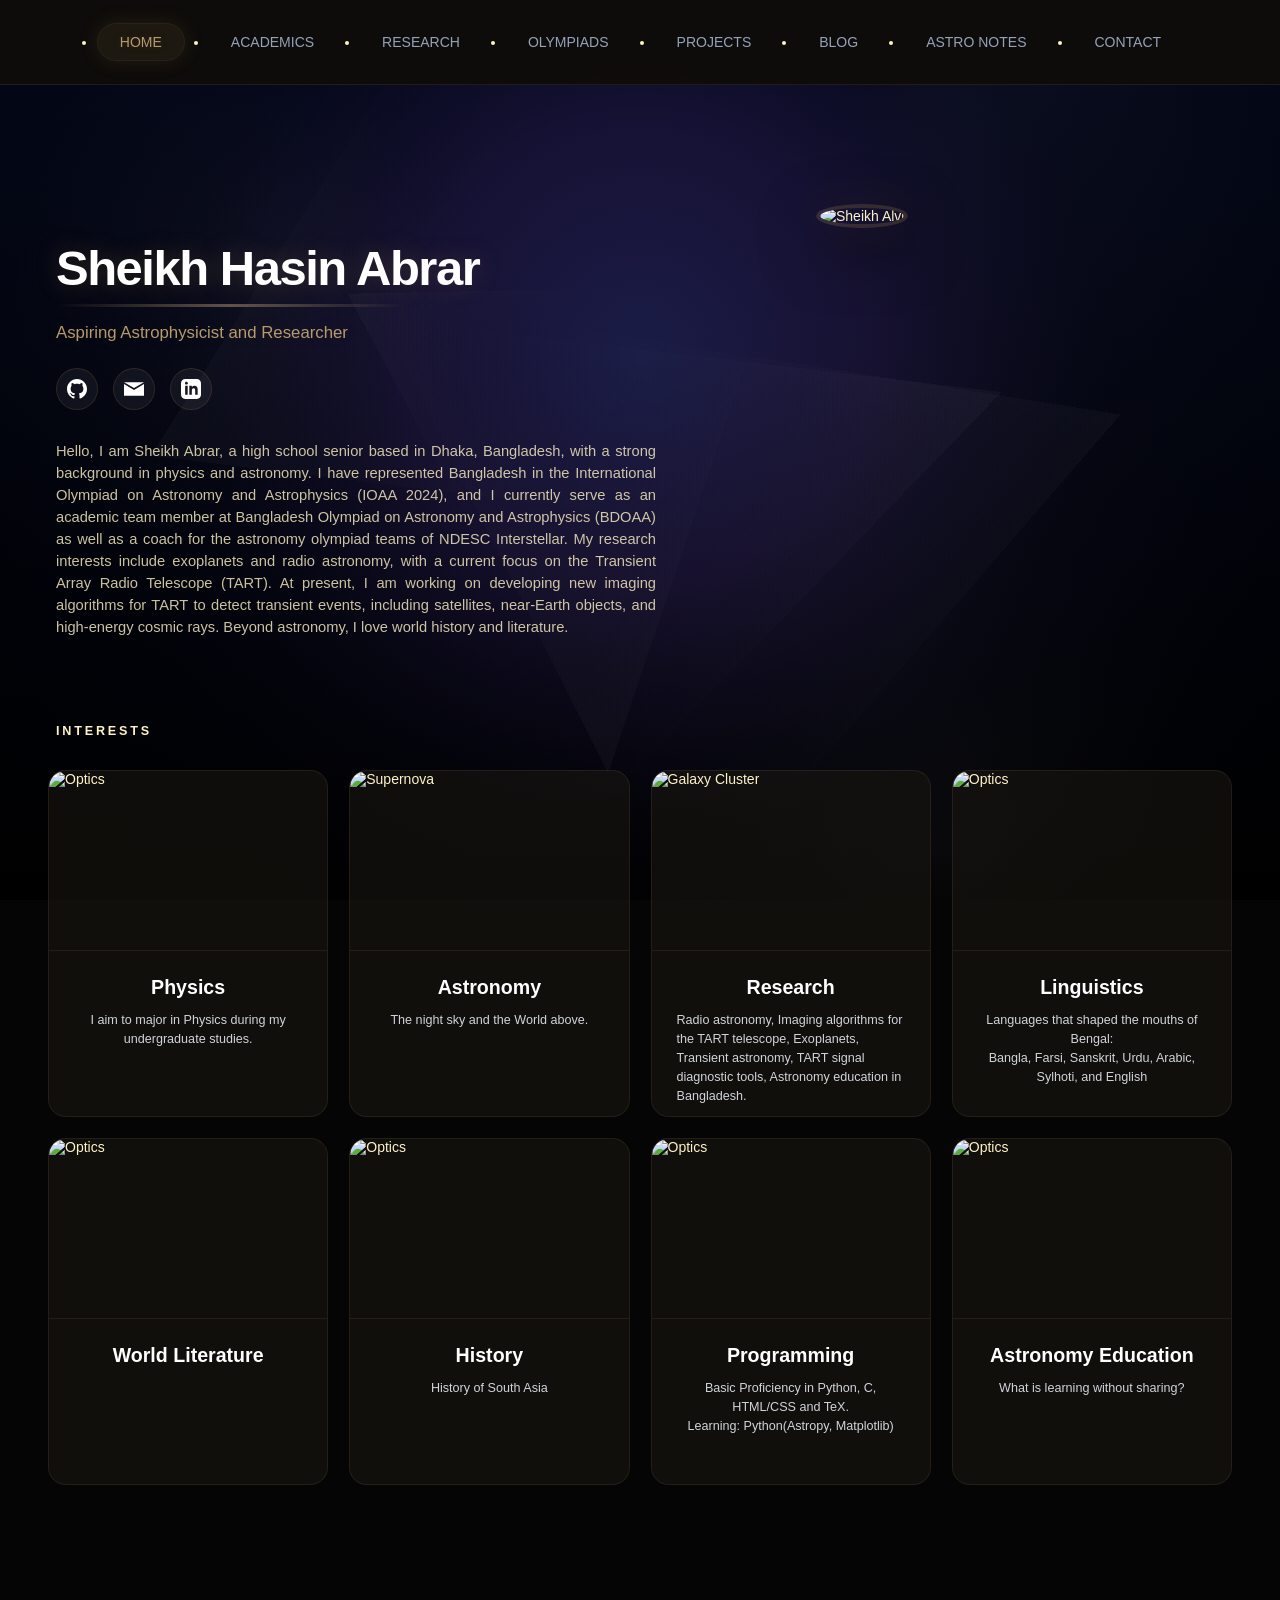
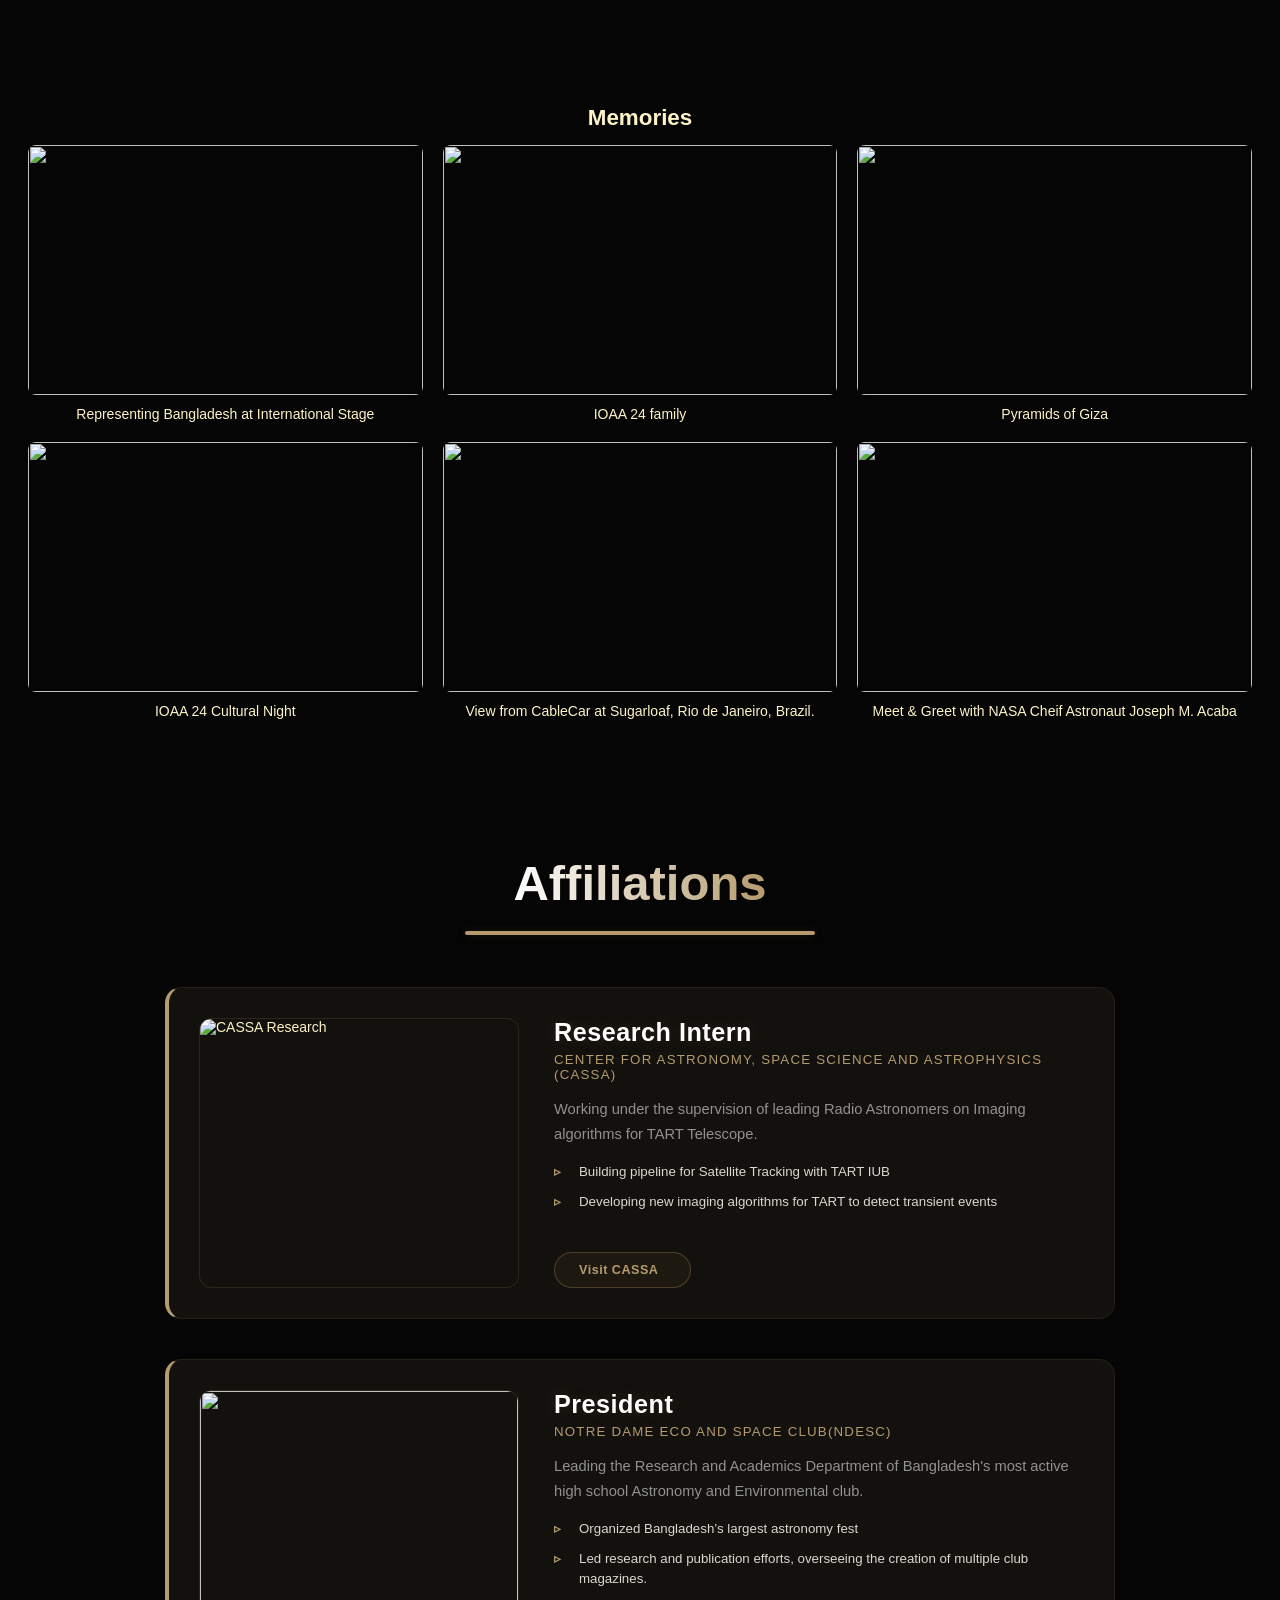
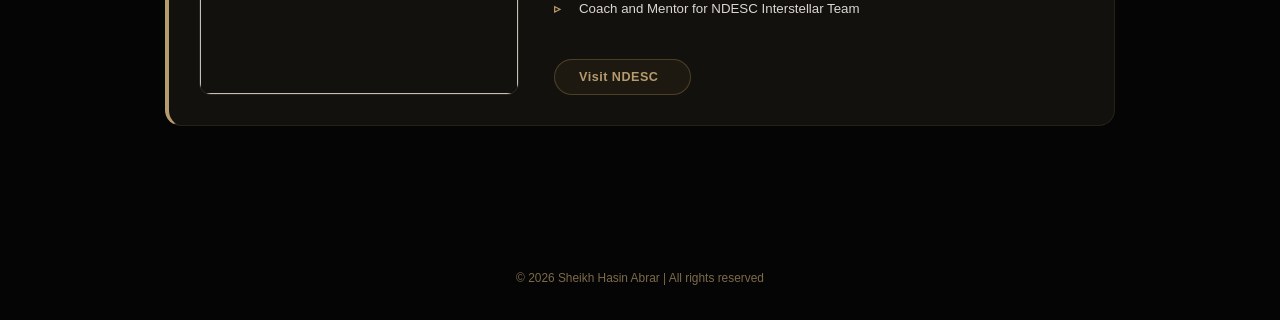
==== index.html @ 9d7f33b1 "Update" ====
<!DOCTYPE html>
<html lang="en">
<head>
<meta charset="UTF-8">
<meta name="viewport" content="width=device-width, initial-scale=1.0">
    <!-- Google Search Console verification (INVISIBLE) -->

    <title>Sheikh Abrar | Astronomy & Astrophysics </title>

<meta name="description" content="Sheikh Hasin Abrar is a High School from Bangladesh passionate about Physics and Astronomy, with experience in international olympiads and active research.">
<meta name="keywords" content="Sheikh Hasin Abrar, AlvI, IOAA, astrophysics, astronomy, research, Bangladesh">
<title>Sheikh Abrar | Astronomy & Astrophysics </title>
<link rel="icon" type="image/png" href="https://i.postimg.cc/XYyYDGKX/telescope-icon-design-template-in-white-background-vector.jpg">
<link rel="preconnect" href="https://fonts.googleapis.com">
<link rel="preconnect" href="https://fonts.gstatic.com" crossorigin>
<link href="https://fonts.googleapis.com/css2?family=Orbitron&family=Rajdhani&family=Playfair+Display&family=Cinzel&family=EB+Garamond&display=swap" rel="stylesheet">
<link rel="stylesheet" href="styles.css?v=2">

<style>
/* Background and Zoom Stability Fixes */
html, body { background: #050505 !important; margin: 0; padding: 0; min-height: 100%; width: 100%; }
body, main, section { background: transparent !important; }
.name-title { font-size: 3.5rem; margin-top: 10rem; }
.subtitle { font-size: 1.2rem; }
.bio-text { font-size: 1.05rem; }
.stat-tag { font-size: 0.85rem; }

/* Fixed Hero Grid to prevent image from dropping below */
.hero-grid { 
    display: grid; 
    grid-template-columns: 1.2fr 0.8fr; 
    gap: 2rem; 
    align-items: center; 
    width: 100%;
}

@media (max-width: 1024px) {
    .hero-grid { grid-template-columns: 1fr; text-align: center; }
    .hero-image-content { order: -1; }
}
</style>
</head>

<body>
<canvas id="cosmos-engine"></canvas>
<div class="aurora-wrap"><div class="aurora-wave"></div></div>
<header class="top-panel">
<nav>
<ul class="nav-list">
<li><a href="index.html" class="nav-link active">HOME</a></li>
<li><a href="academics.html" class="nav-link">ACADEMICS</a></li>
<li><a href="research.html" class="nav-link">RESEARCH</a></li>
<li><a href="olympiads.html" class="nav-link">OLYMPIADS</a></li>
<li><a href="projects.html" class="nav-link">PROJECTS</a></li>
<li><a href="blog.html" class="nav-link">BLOG</a></li>
<li><a href="astronotes.html" class="nav-link">ASTRO NOTES</a></li>
<li><a href="contact.html" class="nav-link">CONTACT</a></li>
</ul>
</nav>
</header>

<main>
<section id="hero" style="margin-bottom:0 !important; padding: 100px 2rem 2rem !important; min-height:auto !important;">
<div class="hero-grid">
<div class="hero-text-content">
<h1 class="name-title">Sheikh Hasin Abrar</h1>
<div class="title-divider"></div>
<p class="subtitle">Aspiring Astrophysicist and Researcher</p>

<div class="social-links">
  <!-- GitHub -->
  <a href="https://github.com/sheikhabrar140" class="social-btn" target="_blank">
    <svg viewBox="0 0 24 24">
      <path d="M12 0c-6.626 0-12 5.373-12 12 0 5.302 3.438 9.8 8.207 11.387.599.111.793-.261.793-.577v-2.234c-3.338.726-4.033-1.416-4.033-1.416-.546-1.387-1.333-1.756-1.333-1.756-1.089-.745.083-.729.083-.729 1.205.084 1.839 1.237 1.839 1.237 1.07 1.834 2.807 1.304 3.492.997.107-.775.418-1.305.762-1.604-2.665-.305-5.467-1.334-5.467-5.931 0-1.311.469-2.381 1.236-3.221-.124-.303-.535-1.524.117-3.176 0 0 1.008-.322 3.301 1.23.957-.266 1.983-.399 3.003-.404 1.02.005 2.047.138 3.006.404 2.291-1.552 3.297-1.23 3.297-1.23.653 1.653.242 2.874.118 3.176.77.84 1.235 1.911 1.235 3.221 0 4.609-2.807 5.624-5.479 5.921.43.372.823 1.102.823 2.222v3.293c0 .319.192.694.801.576 4.765-1.589 8.199-6.086 8.199-11.386 0-6.627-5.373-12-12-12z"/>
    </svg>
  </a> 

 <!-- Email -->
  <a href="mailto:abraralvidrmc@gmail.com" class="social-btn" title="Email">
    <svg viewBox="0 0 24 24">
      <path d="M12 13.065l-11.999-7.065v14h24v-14l-12 7.065zm0-2.13l12-7.065h-24l12 7.065z"/>
    </svg>
  </a>

 <a href="https://linkedin.com/in/sheikh-hasin-abrar" class="social-btn" target="_blank">
<svg viewBox="0 0 24 24"><path d="M19 0h-14c-2.761 0-5 2.239-5 5v14c0 2.761 2.239 5 5 5h14c2.762 0 5-2.239 5-5v-14c0-2.761-2.238-5-5-5zm-11 19h-3v-11h3v11zm-1.5-12.268c-.966 0-1.75-.79-1.75-1.764s.784-1.764 1.75-1.764 1.75.79 1.75 1.764-.783 1.764-1.75 1.764zm13.5 12.268h-3v-5.604c0-3.368-4-3.113-4 0v5.604h-3v-11h3v1.765c1.396-2.586 7-2.777 7 2.476v6.763z"/>
</svg>
</a>
</div>

<p class="bio-text">Hello, I am Sheikh Abrar, a high school senior based in Dhaka, Bangladesh, with a strong background in physics and astronomy. I have represented Bangladesh in the International Olympiad on Astronomy and Astrophysics (IOAA 2024), and I currently serve as an academic team member at Bangladesh Olympiad on Astronomy and Astrophysics (BDOAA) as well as a coach for the astronomy olympiad teams of NDESC Interstellar. My research interests include exoplanets and radio astronomy, with a current focus on the Transient Array Radio Telescope (TART). At present, I am working on developing new imaging algorithms for TART to detect transient events, including satellites, near-Earth objects, and high-energy cosmic rays. Beyond astronomy, I love world history and literature. </p>
</div>
<div class="hero-image-content"><div class="profile-wrapper"><img src="https://i.postimg.cc/P57zHsGy/IMG-20260403-223414-EDIT.jpg" alt="Sheikh Alvi" class="profile-pic" style="border-radius:50%; width: 300px; height: 300px; object-fit: cover;"></div></div>
</div>
</section>

<section id="research-interests" class="active" style="padding-top: 2rem;"> <h4 class="interests-label" style="font-size:0.9rem; letter-spacing:0.2rem; margin-bottom:0rem; margin-left:2rem;"> INTERESTS </h4>

<br>
<br>
  <div class="research-initiative-grid" style="
      display: grid;
      grid-template-columns: repeat(auto-fit, minmax(250px, 1fr));
      gap: 1.5rem;
      margin: 0;  /* remove bottom margin so it aligns with heading */
      max-width: 2000px; /* optional: limit grid width */
  ">
    <div class="research-box">
      <div class="box-image-wrap"><img src="https://i.postimg.cc/Vk0S7p6f/360-F-197889491-qq4dvo2B2Vqt8u-VYRqe4v-S87Jnosf-Zc-M.jpg" alt="Optics"></div>
      <div class="box-content">
        <h3>Physics</h3>
        <p>I aim to major in Physics during my undergraduate studies.</p>
      </div>
    </div>
    <div class="research-box">
      <div class="box-image-wrap"><img src="https://i.postimg.cc/wvg7jBkt/109062658-hi048321534.jpg" alt="Supernova"></div>
      <div class="box-content">
        <h3>Astronomy</h3>
        <p>The night sky and the World above.</p>
      </div>
    </div>
    <div class="research-box">
      <div class="box-image-wrap"><img src="https://i.postimg.cc/HWSVTd8j/astro-Lab02.jpg" alt="Galaxy Cluster"></div>
      <div class="box-content">
        <h3>Research</h3>
        <p style="text-align: left;">
  Radio astronomy, Imaging algorithms for the TART telescope, Exoplanets, Transient astronomy, TART signal diagnostic tools, Astronomy education in Bangladesh.
        </p>
      </div>
    </div>
   <div class="research-box">
      <div class="box-image-wrap"><img src="https://i.postimg.cc/hPBzCpmZ/Adobe-Stock-135512719.jpg" alt="Optics"></div>
      <div class="box-content">
        <h3>Linguistics</h3>
        <p> Languages that shaped the mouths of Bengal:
<br>
Bangla, Farsi, Sanskrit, Urdu, Arabic, Sylhoti, and English
</p>
      </div>
    </div>
     <div class="research-box">
      <div class="box-image-wrap"><img src="https://i.postimg.cc/wTqxyPJr/medieval-arabic-scholars.webp" alt="Optics"></div>
      <div class="box-content">
        <h3>World Literature</h3>
        <p></p>
      </div>
    </div>
     <div class="research-box">
      <div class="box-image-wrap"><img src="https://i.postimg.cc/rzXSgTkf/The-Nautch-large.jpg" alt="Optics"></div>
      <div class="box-content">
        <h3>History</h3>
        <p>History of South Asia</p>
      </div>
    </div>

    <div class="research-box">
      <div class="box-image-wrap"><img src="https://i.postimg.cc/yNg0qW8F/4-Figure2-1.png" alt="Optics"></div>
      <div class="box-content">
        <h3>Programming</h3>
        <p>Basic Proficiency in Python, C, HTML/CSS and TeX.<br>
Learning: Python(Astropy, Matplotlib)
</p>
      </div>
    </div>


<div class="research-box">
      <div class="box-image-wrap"><img src="https://i.postimg.cc/vBBn7z48/school-teacher-kids-studying-astronomy-planetarium-74855-20707.avif" alt="Optics"></div>
      <div class="box-content">
        <h3>Astronomy Education</h3>
        <p>What is learning without sharing?</p>
      </div>
    </div>
  </div>
</section>




<br> 
<br>
<br>
<br>
<br







<!-- Memories Gallery -->
<section class="olympiad-gallery" class="active" style="margin:2 rem 0; text-align:center;">
  
  <!-- Heading -->
  <h2 style="font-size:1.6rem; font-weight:bold; margin-bottom:1rem;">
    Memories
  </h2>

  <!-- Grid -->
  <div style="
    display: grid;
    grid-template-columns: repeat(3, 1fr);
    gap: 20px;
  ">

    <!-- Image 1 -->
    <div>
      <img src="https://i.postimg.cc/jSb8bL3r/484805966-1176600234256298-8881215032867868253-n.jpg"
           style="width:100%; height:250px; object-fit:cover; border-radius:8px;">
      <p style="margin-top:8px; font-size:1rem;">Representing Bangladesh at International Stage</p>
    </div>

    <!-- Image 2 -->
    <div>
      <img src="https://i.postimg.cc/NjBxnZLL/655633610-18117647989633631-2095151379518180860-n.jpg"
           style="width:100%; height:250px; object-fit:cover; border-radius:8px;">
      <p style="margin-top:8px; font-size:1rem;">IOAA 24 family</p>
    </div>

    <!-- Image 3 -->
    <div>
      <img src="https://i.postimg.cc/52kcs90Z/20250130-111711-lmc-8-4.jpg"
           style="width:100%; height:250px; object-fit:cover; border-radius:8px;">
      <p style="margin-top:8px; font-size:1rem;">Pyramids of Giza</p>
    </div>

    <!-- Image 4 -->
    <div>
      <img src="https://i.postimg.cc/Y24vRjCb/DSC-274.jpg"
           style="width:100%; height:250px; object-fit:cover; border-radius:8px;">
      <p style="margin-top:8px; font-size:1rem;">IOAA 24 Cultural Night</p>
    </div>

    <!-- Image 5 -->
    <div>
      <img src="https://i.postimg.cc/VNDJGCM1/DSC-364.jpg"
           style="width:100%; height:250px; object-fit:cover; border-radius:8px;">
      <p style="margin-top:8px; font-size:1rem;">View from CableCar at Sugarloaf, Rio de Janeiro, Brazil. </p>
    </div>

    <!-- Image 6 -->
    <div>
      <img src="https://i.postimg.cc/k5XH30VB/FB-IMG-1734345168035.jpg"
           style="width:100%; height:250px; object-fit:cover; border-radius:8px;">
      <p style="margin-top:8px; font-size:1rem;">Meet & Greet with NASA Cheif Astronaut Joseph M. Acaba
</p>
    </div>

  </div>

</section>











<br>


<section class="research-hero active">
      <div class="section-header-center">
        <h2 class="section-title">Affiliations</h2>
        <div class="hero-underline"></div>
      </div>
<br>
<br>
      
  <div class="project-long-card research-internship">
  <div class="project-grid-layout">
    
    <div class="project-img-col">
      <img src="https://i.postimg.cc/YqJcw5GP/1761754468848.jpg" alt="CASSA Research" class="project-img">

    </div>

    <div class="project-content-col">
      <div class="project-title-group">
        <h3>Research Intern</h3>
        <span class="project-subtitle">Center for Astronomy, Space Science and Astrophysics (CASSA)</span>
      </div>
      
      <div class="project-description">
        <p>Working under the supervision of leading Radio Astronomers on Imaging algorithms for TART Telescope.</p>
        <ul class="contribution-list">
          <li> Building pipeline for Satellite Tracking with TART IUB</li>
          <li> Developing new imaging algorithms for TART to detect transient events</li>
          </ul>
      </div>

      <div class="project-buttons">
        <a href="https://cassa.site/people/interns/" class="btn-research">Visit CASSA <i class="fa-solid fa-external-link"></i></a>
      </div>
    </div>
</div>
</div>


  <div class="project-long-card research-internship">
  <div class="project-grid-layout">
    
    <div class="project-img-col">
      <img src="https://i.postimg.cc/C5qr3zkV/Copy-of-NDESC-Color-logo-vector.png" class="project-img">

    </div>

    <div class="project-content-col">
      <div class="project-title-group">
        <h3>President</h3>
        <span class="project-subtitle">Notre Dame Eco and Space Club(NDESC)</span>
      </div>
      
      <div class="project-description">
        <p>Leading the Research and Academics Department of Bangladesh's most active high school Astronomy and Environmental club.</p>
        <ul class="contribution-list">
          <li> Organized Bangladesh’s largest astronomy fest</li>
          <li> Led research and publication efforts, overseeing the creation of multiple club magazines. </li>
          <li> Coach and Mentor for NDESC Interstellar Team</li>
        </ul>
      </div>

      <div class="project-buttons">
        <a href="https://www.facebook.com/ndesc.official" class="btn-research">Visit NDESC <i class="fa-solid fa-external-link"></i></a>
      </div>
    </div>
</div>
</div>

 </div>
</div>
</section>



















</div>
</section>
<script src="script.js" defer></script>
</body>
<footer>© 2026 Sheikh Hasin Abrar | All rights reserved</footer>

</html>
---- styles.css ----
/* ==========================================================================
   1. CORE RESET & GLOBAL (REFINED ANTIQUE GOLD)
   ========================================================================== */
* { 
    margin: 0; 
    padding: 0; 
    box-sizing: border-box; 
}

html {
    width: 100%; 
    min-height: 100%;
    background: #050505; 
    font-size: 14px; /* Standard base for rem scaling */
    font-family: 'Inter', sans-serif; 
    scroll-behavior: smooth;
    overflow-x: hidden;
}

body {
    width: 100%; 
    min-height: 100%;
    background: transparent; 
    color: #fef3c7; /* Soft parchment text */
}


/* ==========================================================================
   2. CANVAS & AURORA (DUSK AMBER BLOOM)
   ========================================================================== */
#cosmos-engine {
    position: fixed; 
    top: 0; 
    left: 0;
    width: 100vw; 
    height: 100vh;
    z-index: -1; 
    display: block;
}

.aurora-wrap {
    position: fixed; 
    top: 0; 
    left: 0;
    width: 100%; 
    height: 100%;
    pointer-events: none; 
    overflow: hidden;
    z-index: -2; 
}

.aurora-wave {
    position: absolute;
    top: -25%; 
    left: -25%;
    width: 150%; 
    height: 150%;
    /* Muted Amber Nebula */
    background: radial-gradient(
        circle at center,
        rgba(154, 124, 73, 0.06) 0%,   /* Soft Antique Gold */
        rgba(101, 87, 53, 0.03) 40%,   /* Faded Sepia */
        transparent 75%
    );
    filter: none; 
    animation: auroraPulse 2000s ease-in-out infinite alternate;
    will-change: transform, opacity;
    transform: translateZ(0); 
    pointer-events: none;
}

@keyframes auroraPulse {
    0% { transform: scale(1); opacity: 0.3; }
    100% { transform: scale(1.15); opacity: 0.5; }
}

@keyframes auroraMove {
    0% { transform: rotate(0deg) translateX(0); }
    50% { transform: rotate(25deg) translateX(60px); }
    100% { transform: rotate(0deg) translateX(0); }
}


/* ==========================================================================
   3. HEADER NAVIGATION (ANTIQUE GLASS)
   ========================================================================== */
header.top-panel {
    position: fixed; 
    top: 0; 
    left: 0;
    width: 100%; 
    height: 85px;
    background: rgba(15, 13, 10, 0.94); /* Warm dark panel */
    backdrop-filter: blur(15px);
    -webkit-backdrop-filter: blur(15px);
    border-bottom: 1px solid rgba(154, 124, 73, 0.15); /* Faded metallic edge */
    display: flex; 
    justify-content: center; 
    align-items: center;
    z-index: 1000;
}

.nav-list { 
    display: flex; 
    gap: 24px; 
}

.nav-link {
    color: #94a3b8; 
    text-decoration: none; 
    font-weight: 500;
    padding: 10px 22px; 
    border-radius: 50px;
    transition: all 0.4s ease;
}

.nav-link.active, .nav-link:hover {
    color: #b59b6d; /* Muted Gold Text */
    background: rgba(154, 124, 73, 0.1);
    box-shadow: 0 0 20px rgba(154, 124, 73, 0.15);
    border: 1px solid rgba(154, 124, 73, 0.1);
    text-shadow: 0 0 10px rgba(154, 124, 73, 0.2);
}


/* ==========================================================================
   4. HERO SECTION (FADED GLOW)
   ========================================================================== */
#hero { 
    min-height: 100vh; 
    display: flex; 
    align-items: center; 
    justify-content: center; 
    padding-top: 85px; 
    max-width: 1400px; 
    margin: 0 auto; 
}

.hero-grid { 
    display: grid; 
    grid-template-columns: 1.2fr 0.8fr; 
    gap: 60px; 
    align-items: center; 
    width: 100%; 
    padding: 0 2rem; 
}

.hero-text-content { 
    text-align: left; 
}

.name-title { 
    font-size: clamp(2.8rem, 6vw, 4.5rem); 
    font-weight: 700; 
    margin-bottom: 8px; 
    color: #ffffff; 
    letter-spacing: -1.5px; 
    text-shadow: 0 0 25px rgba(154, 124, 73, 0.3); /* */
}

.subtitle { 
    font-size: 1.4rem; 
    color: #b59b6d; /* Muted Antique Gold */
    font-weight: 500; 
    margin-bottom: 25px; 
    text-shadow: 0 0 15px rgba(154, 124, 73, 0.2); 
}

.title-divider { 
    width: 350px; 
    height: 3px; 
    margin: 0px 0 16px; 
    background: linear-gradient(90deg, transparent, #b59b6d, transparent); 
    opacity: 0.5;
}

.bio-text {
    font-family: 'Segoe UI', sans-serif; 
    font-weight: 300; 
    font-size: 1.05rem; 
    line-height: 1.5;
    color: rgba(254, 243, 199, 0.8); 
    text-align: justify;
    margin-top: 10px; 
    margin-bottom: 30px; 
    max-width: 600px;
}

.social-links { 
    display: flex; 
    gap: 15px; 
    margin-bottom: 30px; 
}

.social-btn {
    width: 42px; 
    height: 42px; 
    border-radius: 50%;
    background: rgba(255, 255, 255, 0.05); 
    border: 1px solid rgba(154, 124, 73, 0.2);
    display: flex; 
    justify-content: center; 
    align-items: center; 
    transition: all 0.3s ease; 
    color: #fff;
}

.social-btn:hover { 
    background: rgba(45, 40, 30, 0.5); 
    border-color: #b59b6d; 
    transform: translateY(-4px); 
    box-shadow: 0 10px 25px rgba(0, 0, 0, 0.3); 
}

.social-btn svg { 
    width: 20px; 
    height: 20px; 
    fill: currentColor; 
}

.hero-image-content { 
    display: flex; 
    justify-content: center; 
    align-items: center; 
}

.profile-wrapper { 
    width: 360px; 
    height: 360px; 
    border-radius: 50%; 
    transition: transform 0.5s ease; 
}

.profile-pic { 
    width: 100%; 
    height: 100%; 
    border-radius: 50%; 
    object-fit: cover; 
    border: 4px solid rgba(154, 124, 73, 0.25); 
    box-shadow: 0 20px 60px rgba(0, 0, 0, 0.7), 0 0 50px rgba(154, 124, 73, 0.15); 
}

.profile-wrapper:hover { 
    transform: scale(1.03); 
}


/* ==========================================================================
   5. SECTIONS & STATS 
   ========================================================================== */
section:not(#hero) { 
    max-width: 1400px; 
    margin: 0 auto; 
    padding: 5rem 2rem; /* Reduced from 100px to be more compact */
    opacity: 0; 
    transform: translateY(2rem); 
    transition: all 0.8s cubic-bezier(0.4, 0, 0.2, 1); 
}

section.active { 
    opacity: 1; 
    transform: translateY(0); 
}

.stats-group { 
    display: grid; 
    grid-template-columns: repeat(3, 1fr); 
    gap: 15px; 
    margin-bottom: 40px; 
    width: 100%;
}

.stat-tag {
    display: flex; 
    justify-content: center; 
    align-items: center;
    width: 100%;
    padding: 12px 10px; 
    border-radius: 50px;
    background: rgba(45, 40, 30, 0.5); /* */
    border: 1px solid rgba(154, 124, 73, 0.25); 
    font-family: 'Segoe UI', sans-serif; 
    font-size: 0.95rem; 
    font-weight: 600; 
    color: #b59b6d; /* */
    transition: all 0.3s ease;
    cursor: default;
}

.stat-tag:hover { 
    background: rgba(154, 124, 73, 0.12); 
    border-color: #b59b6d; 
    transform: translateY(-3px); 
    box-shadow: 0 8px 20px rgba(154, 124, 73, 0.1);
}

@media (max-width: 768px) {
    .stats-group {
        grid-template-columns: repeat(2, 1fr);
    }
}


/* ==========================================================================
   6. GRID & ANTIQUE GLASS CARDS
   ========================================================================== */
.grid { 
    display: grid; 
    grid-template-columns: repeat(auto-fit, minmax(320px, 1fr)); 
    gap: 30px; 
}

.item, .narrative-card, .edu-card { 
    background: rgba(25, 22, 18, 0.6) !important; /* Muted Espresso */
    backdrop-filter: blur(25px); 
    border-radius: 25px; 
    border: 1px solid rgba(154, 124, 73, 0.12) !important; 
    padding: 55px 40px; 
    text-align: center; 
    transition: all 0.5s ease; 
    box-shadow: 0 15px 35px rgba(0, 0, 0, 0.4);
}

.item:hover, .edu-card:hover { 
    transform: translateY(-12px); 
    border-color: rgba(154, 124, 73, 0.35) !important; 
    background: rgba(25, 22, 18, 0.7) !important;
    box-shadow: 0 25px 60px rgba(0, 0, 0, 0.6), 0 0 30px rgba(154, 124, 73, 0.08); 
}


/* ==========================================================================
   7. FOOTER & SCROLLBAR
   ========================================================================== */
footer { 
    text-align: center; 
    padding: 35px 0; 
    font-size: 0.85rem; 
    color: #7d6a4a; 
}

::-webkit-scrollbar { 
    width: 6px; 
}

::-webkit-scrollbar-track { 
    background: #050505; 
}

::-webkit-scrollbar-thumb { 
    background: linear-gradient(180deg, #b59b6d, #7d6a4a); 
    border-radius: 10px; 
}

::selection { 
    background: rgba(154, 124, 73, 0.2); 
    color: #fff; 
}


/* ==========================================================================
   8. RESPONSIVE & ACADEMICS
   ========================================================================== */
@media (max-width: 1024px) {
    .hero-grid { grid-template-columns: 1fr; text-align: center; gap: 40px; }
    .hero-text-content { text-align: center; align-items: center; }
    .social-links, .stats-group { justify-content: center; }
    .hero-image-content { order: -1; }
    .profile-wrapper { width: 300px; height: 300px; }
}

section.active {
    opacity: 1 !important;
    transform: translateY(0) !important;
    visibility: visible !important;
}

.edu-info h3 { font-size: 1.4rem; color: #ffffff; margin-bottom: 5px; font-family: 'Segoe UI', sans-serif; font-weight: 700; }
.edu-degree { color: #b59b6d; font-size: 1rem; font-family: 'Segoe UI', sans-serif;text-align: left !important; }
.edu-date { font-size: 0.9rem; color: #fef3c7; background: rgba(154, 124, 73, 0.1); padding: 6px 14px; border-radius: 20px; border: 1px solid rgba(154, 124, 73, 0.2); }
.edu-desc { color: rgba(209, 213, 219, 0.85); font-size: 1rem; line-height: 1.7; }

/* ==========================================================================
   CV SECTION & RESEARCH GRID (REFINED ANTIQUE GOLD)
   ========================================================================== */

/* --- 1. KILL THE SECTION GAP --- */
#cv-section-wrapper {
    padding-top: 0 !important;   /* Overrides the global 100px padding */
    margin-top: -60px !important; /* Pulls it up into the Research Interest section's bottom gap */
}

/* --- 2. THE CARD (Centering & Proximity) --- */
.cv-status-card {
    display: flex !important;
    flex-direction: column !important;
    align-items: center !important;
    justify-content: center !important;
    max-width: 800px;
    margin: 0 auto !important;
    padding: 0 !important;      /* Removes internal space inside the card */
    background: transparent;    /* Makes it look seamless with the starfield */
    border: none;               /* Removes border so only the big button shows */
}

/* --- 3. THE BIG BUTTON (Antique Gold Re-skin) --- */
.btn-beyond {
    display: inline-flex !important;   /* Centers icon and text */
    align-items: center !important;    /* Pulls icon down to text center */
    justify-content: center !important;
    gap: 15px;                         
    padding: 18px 45px;                /* Larger hit-area */
    background: #b59b6d;               /* Muted Antique Gold */
    color: #050505 !important;         /* Dark contrast for premium look */
    border-radius: 50px;
    text-decoration: none !important;
    font-family: 'Segoe UI', sans-serif;
    font-weight: 700;
    font-size: 1.15rem;                /* Bigger font for better visibility */
    line-height: 1 !important;         /* Deletes ghost spacing */
    transition: all 0.3s ease;
    box-shadow: 0 0 20px rgba(181, 155, 109, 0.3);
}

.btn-beyond i {
    font-size: 1.4rem;
    display: flex !important;
    align-items: center !important;
    line-height: 0 !important;         /* Mathematical centering */
    margin-top: 1px !important;
}

.btn-beyond:hover {
    background: #c9b084;               /* Lighter gold hover state */
    transform: translateY(-3px);
    box-shadow: 0 10px 25px rgba(181, 155, 109, 0.5);
}

.research-initiative-grid {
    display: grid;
    grid-template-columns: 1fr;  /* ONE column */
    gap: 30px;
    max-width: 1200px;
    margin: 40px auto;
    padding: 0 20px;
}

/* --- The Research Card (Espresso Glass) --- */
.research-box {
    background: rgba(25, 22, 18, 0.6);
    border: 1px solid rgba(154, 124, 73, 0.15);
    border-radius: 1.25rem;
    overflow: hidden;
    transition: all 0.3s ease;
    display: flex;
    flex-direction: column;
}

.research-box:hover {
    transform: translateY(-10px);
    border-color: #b59b6d; /* Muted Gold glow on hover */
    box-shadow: 0 15px 40px rgba(0, 0, 0, 0.6), inset 0 0 15px rgba(154, 124, 73, 0.05);
}

/* --- Top Image Styling --- */
.box-image-wrap {
    width: 100%;
    height: 180px;
    overflow: hidden;
    border-bottom: 1px solid rgba(154, 124, 73, 0.15);
}

.box-image-wrap img {
    width: 100%;
    height: 100%;
    object-fit: cover; /* Ensures image fills space without stretching */
    filter: none !important; /* Ensuring no image filters are applied as per order */
    transition: transform 0.5s ease;
}

.research-box:hover .box-image-wrap img {
    transform: scale(1.1); /* Subtle zoom on hover */
}

/* --- Internal Content --- */
.box-content {
    padding: 25px;
    text-align: center;
    display: flex;
    flex-direction: column;
    align-items: center;
}

.box-content h3 {
    font-family: 'Segoe UI', sans-serif;
    color: #ffffff;
    font-size: 1.4rem;
    margin-bottom: 12px;
}

.box-content p {
    color: #d1d5db; /* Desaturated grey for old-paper feel */
    font-size: 0.9rem;
    line-height: 1.5;
    margin-bottom: 20px;
    height: 60px; /* Keeps button alignment consistent */
}

/* --- The Main Floating Container --- */
.aesthetic-portfolio-box {
    max-width: 850px;
    margin: 50px auto;
    background: rgba(15, 15, 15, 0.7);
    backdrop-filter: blur(12px);
    border: 1px solid rgba(181, 155, 109, 0.2);
    border-radius: 20px;
    padding: 40px;
    box-shadow: 0 25px 50px rgba(0, 0, 0, 0.5);
}

.box-main-title {
    font-family: 'Orbitron', sans-serif;
    color: #b59b6d;
    font-size: 1.5rem;
    text-transform: uppercase;
    letter-spacing: 3px;
    margin-bottom: 40px;
    text-align: center;
    border-bottom: 1px solid rgba(181, 155, 109, 0.1);
    padding-bottom: 20px;
}

/* --- The Cards --- */
.appointment-card {
    display: flex;
    gap: 30px;
    align-items: center;
    transition: all 0.4s ease;
}

.appointment-visual {
    flex: 0 0 280px; /* Maintains the size */
    aspect-ratio: 16 / 9;
    border-radius: 12px;
    overflow: hidden;
    position: relative;
    border: 1px solid rgba(255, 255, 255, 0.05);
}

.appointment-visual img {
    width: 100%;
    height: 100%;
    object-fit: cover;
}

/* --- Content Styling --- */
.appointment-details {
    flex: 1;
}

.header-row {
    display: flex;
    justify-content: space-between;
    align-items: baseline;
    margin-bottom: 5px;
}

.position-name {
    color: #ffffff;
    font-family: 'Rajdhani', sans-serif;
    font-size: 1.3rem;
    font-weight: 700;
}

.time-stamp {
    color: #b59b6d;
    font-size: 0.75rem;
    font-family: 'Orbitron', sans-serif;
    opacity: 0.8;
}

.institution-name {
    color: #d4bd8a;
    font-size: 1rem;
    font-weight: 500;
    margin-bottom: 12px;
}

.appointment-description {
    color: #929191;
    font-style: italic;
    font-size: 0.95rem;
    line-height: 1.5;
}

/* --- Decorative Elements --- */
.divider-line {
    height: 1px;
    background: linear-gradient(90deg, transparent, rgba(181, 155, 109, 0.2), transparent);
    margin: 30px 0;
}

.status-indicator {
    position: absolute;
    bottom: 10px;
    right: 10px;
    background: rgba(181, 155, 109, 0.9);
    color: #000;
    padding: 2px 8px;
    font-size: 0.65rem;
    font-weight: 900;
    border-radius: 3px;
    text-transform: uppercase;
}

/* Mobile Responsiveness */
@media (max-width: 700px) {
    .appointment-card {
        flex-direction: column;
        text-align: center;
    }
    .header-row {
        flex-direction: column;
        gap: 5px;
    }
    .appointment-visual {
        width: 100%;
    }
}

/* --- Mobile Responsiveness --- */
@media (max-width: 900px) {
    .research-initiative-grid {
        grid-template-columns: 1fr;
    }
}

/* ======================== EDUCATION SECTION (REFINED ANTIQUE GOLD) ======================== */

/* 1. The Container */
.education-container {
  display: flex;
  flex-direction: column;
  gap: 20px;
  max-width: 800px;
  margin: 0 auto;
}

/* 2. The Card Design */
.edu-card {
  background: rgba(25, 22, 18, 0.6); /* Muted Espresso Glass */
  border: 1px solid rgba(154, 124, 73, 0.15); /* Faded metallic edge */
  border-radius: 12px;
  padding: 30px;
  transition: all 0.3s ease;
  position: relative;
  overflow: hidden;
}

/* 3. Hover Effect (The Amber Glow) */
.edu-card:hover {
  background: rgba(154, 124, 73, 0.1);
  border-color: rgba(181, 155, 109, 0.4);
  transform: translateY(-5px);
  box-shadow: 0 10px 30px rgba(0, 0, 0, 0.5), inset 0 0 15px rgba(154, 124, 73, 0.05);
  align-items: flex-start; /* Ensures content pins to the left */
}

/* 4. Header Layout */
.edu-header {
  display: flex;
  justify-content: space-between;
  align-items: flex-start;
  margin-bottom: 15px;
  flex-wrap: wrap;
  gap: 10px;
}

.edu-info h3 {
  font-size: 1.4rem;
  color: #ffffff;
  margin-bottom: 5px;
  font-family: 'Segoe UI', sans-serif;
  font-weight: 700;
}

.edu-degree {
  color: #b59b6d; /* Muted Antique Gold */
  font-size: 1rem;
  font-family: 'Inter', sans-serif;
  text-align: left !important; /* Forces left alignment for all children */
}

/* 5. The Date Bubble */
.edu-date {
  font-size: 0.9rem;
  color: #fef3c7;
  background: rgba(154, 124, 73, 0.1);
  padding: 6px 14px;
  border-radius: 20px;
  border: 1px solid rgba(154, 124, 73, 0.2);
}

/* 6. Description Text */
.edu-desc {
  color: rgba(209, 213, 219, 0.85);
  font-size: 1rem;
  line-height: 1.6;
  text-align: left !important; /* Forces left alignment for all children */
}

/* ======================== ACADEMIC HERO HEADER ======================== */

.academic-hero {
  text-align: center;
  padding: 20px 20px;
  max-width: 1000px;
  margin: -40px auto 0 auto;
}

.hero-title {
  font-size: 4.5rem;
  font-weight: 700;
  color: #ffffff;
  margin-bottom: 10px;
  font-family: 'Segoe UI', sans-serif;
  text-shadow: 0 0 25px rgba(154, 124, 73, 0.3);
}

.hero-underline {
  width: 350px;
  height: 4px;
  background-color: #b59b6d; /* Muted Gold Color */
  margin: 0 auto 20px auto;
  border-radius: 2px;
  box-shadow: 0 0 10px rgba(154, 124, 73, 0.2);
}

.hero-subtitle {
  color: rgba(254, 243, 199, 0.7);
  font-size: 1.1rem;
  max-width: 600px;
  margin: 0 auto 50px auto;
  line-height: 1.6;
}

/* Stats Grid Layout */
.stats-grid {
  display: grid;
  grid-template-columns: repeat(auto-fit, minmax(200px, 1fr));
  gap: 20px;
}

/* Individual Stat Cards */
.stat-card {
  background: rgba(25, 22, 18, 0.6);
  border: 1px solid rgba(154, 124, 73, 0.15);
  padding: 30px 20px;
  border-radius: 12px;
  transition: all 0.3s ease;
}

.stat-card:hover {
  transform: translateY(-5px);
  border-color: #b59b6d;
  background: rgba(154, 124, 73, 0.1);
}

/* The Numbers */
.stat-number {
  font-size: 2.5rem;
  font-weight: 700;
  color: #b59b6d; /* Muted Gold */
  margin-bottom: 10px;
  font-family: 'Segoe UI', sans-serif;
}

/* The Labels */
.stat-label {
  color: #fef3c7;
  font-size: 0.95rem;
  font-weight: 500;
}

/* ======================== FORCE CENTER FIX ======================== */

.section-header-center {
  width: 100% !important;
  display: flex !important;
  flex-direction: column !important;
  align-items: center !important;
  justify-content: center !important;
  text-align: center !important;
  margin-top: -20px !important;
}

.section-header-center .section-title {
  font-size: 3.5rem !important;
  font-weight: 700 !important;
  text-align: center !important;
  margin: 0 auto 20px auto;
  display: inline-block !important;
  background: linear-gradient(90deg, #ffffff, #b59b6d); /* White-to-Gold Gradient */
  -webkit-background-clip: text;
  -webkit-text-fill-color: transparent;
}

.section-header-center .hero-underline {
  margin-left: auto !important;
  margin-right: auto !important;
  background-color: #b59b6d !important;
}

/* ======================== PARTICIPATION LIST (ANTIQUE STYLE) ======================== */

.participation-container {
  max-width: 900px;
  margin: 0 auto;
  display: flex;
  flex-direction: column;
  gap: 15px;
  padding: 0 20px;
}

.part-card {
  background: rgba(25, 22, 18, 0.6);
  border: 1px solid rgba(154, 124, 73, 0.15);
  padding: 22px 25px;
  border-radius: 12px;
  border-left: 4px solid #b59b6d; /* Antique Gold Sidebar */
  transition: all 0.3s ease;
  position: relative;
  overflow: hidden;
}

.part-card:hover {
  background: rgba(154, 124, 73, 0.1);
  transform: translateX(10px);
  border-color: rgba(181, 155, 109, 0.4);
  box-shadow: 0 4px 20px rgba(0, 0, 0, 0.3);
}

.part-text {
  color: #cbd5e1;
  font-size: 1.05rem;
  line-height: 1.6;
  margin: 0;
  font-family: 'Inter', sans-serif;
}

.gradient-text {
  background: linear-gradient(90deg, #b59b6d, #fef3c7); /* Gold-to-Parchment Gradient */
  -webkit-background-clip: text;
  background-clip: text;
  -webkit-text-fill-color: transparent;
  color: transparent;
  font-weight: 700;
  font-family: 'Inter', sans-serif;
  letter-spacing: 0.5px;
}

/* ======================== VISIBLE NAVIGATION BAR ======================== */
.navbar {
  display: flex;
  justify-content: center;
  align-items: center;
  padding: 20px 0;
  position: fixed;
  width: 100%;
  top: 0;
  left: 0;
  z-index: 1000;
  background: rgba(15, 13, 10, 0.94); /* Warm Dark Panel */
  backdrop-filter: blur(15px);
  border-bottom: 1px solid rgba(154, 124, 73, 0.2); 
  box-shadow: 0 4px 20px rgba(0, 0, 0, 0.6);
}

/* ==========================================================================
   RESEARCH PAGE (FULL EXPANDED ANTIQUE GOLD THEME - NO IMAGE FILTERS)
   ========================================================================== */

/* --- 1. Top Introduction Box --- */
.research-intro-box {
    max-width: 900px;
    margin: 0 auto 50px auto;
    /* Muted Espresso Glass logic */
    background: rgba(25, 22, 18, 0.6); 
    border: 1px solid rgba(154, 124, 73, 0.15);
    padding: 30px;
    border-radius: 12px;
    text-align: center;
    color: #dbd7d1; /* Desaturated grey for old-paper feel */
    font-size: 1.1rem;
    line-height: 1.6;
    backdrop-filter: blur(5px);
    transition: all 0.4s ease;
}

.blue-highlight {
    /* Updated from blue to Antique Gold */
    color: #b59b6d; 
    font-weight: 700;
}

/* --- 2. The Main Card Container --- */
.project-long-card {
    max-width: 950px; 
    margin: 0 auto 40px auto;
    background: rgba(25, 22, 18, 0.75);
    /* Faded Gold Border logic */
    border: 1px solid rgba(154, 124, 73, 0.15); 
    border-radius: 16px;
    padding: 30px; 
    transition: all 0.3s ease;
    overflow: hidden;
    position: relative;
}

/* Hover Effect: Lifts up and soft amber glow */
.project-long-card:hover {
    border-color: rgba(181, 155, 109, 0.4);
    transform: translateY(-5px);
    box-shadow: 0 15px 40px rgba(0, 0, 0, 0.6), inset 0 0 20px rgba(154, 124, 73, 0.05);
}

/* --- 3. The Split Layout (Image Left, Text Right) --- */
.project-grid-layout {
    display: flex !important; 
    flex-direction: row;
    align-items: stretch;     
    gap: 35px;                
}

/* The Image Box column */
.project-img-col {
    flex: 0 0 320px; 
    border-radius: 12px;
    overflow: hidden;
    border: 1px solid rgba(154, 124, 73, 0.2);
    position: relative;
    min-height: 240px; 
}

.project-img {
    width: 100%;
    height: 100%;
    object-fit: cover; 
    /* EFFECT REMOVED: No sepia or brightness filters applied here */
    filter: none !important; 
    display: block;
    transition: transform 0.6s cubic-bezier(0.165, 0.84, 0.44, 1);
}

/* Image zooms slightly when you hover the card */
.project-long-card:hover .project-img {
    transform: scale(1.1);
}

/* The Text Content column */
.project-content-col {
    flex: 1; 
    display: flex;
    flex-direction: column;
    justify-content: center; 
}

/* --- 4. Typography & Details --- */
.project-title-group h3 {
    color: #ffffff;
    font-size: 1.8rem;
    margin: 0 0 5px 0;
    font-family: 'Segoe UI', sans-serif;
    font-weight: 700;
    letter-spacing: 0.5px;
    text-shadow: 0 0 15px rgba(154, 124, 73, 0.2);
}

.project-subtitle {
    /* Antique Gold Subtitle */
    color: #b59b6d; 
    font-size: 0.95rem;
    font-weight: 500;
    display: block;
    margin-bottom: 15px;
    font-family: 'Segoe UI', sans-serif;
    text-transform: uppercase;
    letter-spacing: 1.2px;
}

.project-description {
    color: #929191; 
    font-size: 1.05rem;
    line-height: 1.7;
    margin-bottom: 25px;
}

/* --- 5. Buttons (Synced with Antique Gold logic) --- */
.project-buttons {
    display: flex;
    gap: 15px;
    margin-top: auto; 
}

.btn-research, .btn-research-outline {
    padding: 10px 24px;
    border-radius: 30px;
    text-decoration: none;
    font-size: 0.9rem;
    font-weight: 600;
    transition: all 0.3s ease;
    font-family: 'Segoe UI', sans-serif;
    display: inline-flex;
    align-items: center;
    gap: 8px; 
    letter-spacing: 0.5px;
}

/* Primary Muted Gold Button */
.btn-research {
    border: 1px solid rgba(154, 124, 73, 0.4);
    color: #b59b6d;
    background: rgba(154, 124, 73, 0.08);
}

.btn-research:hover {
    background: #b59b6d;
    color: #050505; 
    transform: translateY(-2px);
    box-shadow: 0 5px 20px rgba(181, 155, 109, 0.3);
}

/* Secondary Outline Button */
.btn-research-outline {
    border: 1px solid rgba(154, 124, 73, 0.15);
    color: #fef3c7;
    background: transparent;
}

.btn-research-outline:hover {
    border-color: #b59b6d;
    color: #fef3c7;
    transform: translateY(-2px);
}

/* --- 6. Mobile Responsiveness --- */
@media (max-width: 850px) {
    .project-grid-layout {
        flex-direction: column !important;
        gap: 20px;
    }
    
    .project-img-col {
        width: 100%;
        flex: none;
        height: 220px; 
    }
    
    .project-long-card {
        padding: 25px;
    }
}

/* --- Floating Status Badge --- */
.status-badge {
    position: absolute;
    top: 20px;
    right: -30px;
    background: #b59b6d;
    color: #050505;
    padding: 5px 40px;
    font-size: 0.75rem;
    font-weight: 800;
    transform: rotate(45deg);
    z-index: 10;
    box-shadow: 0 2px 10px rgba(0,0,0,0.3);
    letter-spacing: 1px;
}

.status-badge.ongoing {
    background: linear-gradient(90deg, #b59b6d, #d4bd8a);
    animation: gold-pulse 2s infinite;
}

@keyframes gold-pulse {
    0% { opacity: 0.8; }
    50% { opacity: 1; box-shadow: 0 0 15px rgba(181, 155, 109, 0.4); }
    100% { opacity: 0.8; }
}

/* --- Contribution Bulletings --- */
.contribution-list {
    list-style: none;
    padding: 0;
    margin: 15px 0;
}

.contribution-list li {
    position: relative;
    padding-left: 25px;
    margin-bottom: 10px;
    color: #dbd7d1;
    font-size: 0.95rem;
    line-height: 1.5;
}

.contribution-list li::before {
    content: "▹";
    position: absolute;
    left: 0;
    color: #b59b6d;
    font-weight: bold;
}

/* Ensure the card is the anchor for the badge */
.project-long-card {
    position: relative;
    overflow: hidden; /* This clips the ribbon badge corners */
}

/* Floating effect for the whole card */
.research-internship {
    border-left: 4px solid #b59b6d !important;
}

/* ================= PROJECTS PAGE SPECIFIC (REFINED ANTIQUE GOLD) ================= */

.project-container {
    max-width: 1050px;
    margin: 0 auto;
    padding: 0 20px;
}

.project-feature-card {
    /* Muted Espresso Glass logic */
    background: rgba(25, 22, 18, 0.65);
    border: 1px solid rgba(154, 124, 73, 0.15);
    border-radius: 20px;
    padding: 40px;
    backdrop-filter: blur(12px);
    transition: all 0.4s ease;
}

/* Hover Effect: Soft Golden Lift */
.project-feature-card:hover {
    border-color: rgba(181, 155, 109, 0.4);
    transform: translateY(-5px);
    box-shadow: 0 15px 40px rgba(0, 0, 0, 0.6), inset 0 0 25px rgba(154, 124, 73, 0.05);
}

.project-feature-grid {
    display: grid;
    grid-template-columns: 1.1fr 0.9fr;
    gap: 40px;
    margin-bottom: 40px;
    align-items: start; 
}

/* --- Improved Image Box for Scientific Plots --- */
.project-img-box {
    position: relative;
    border-radius: 12px;
    overflow: hidden;
    border: 1px solid rgba(154, 124, 73, 0.25);
    background: rgba(0, 0, 0, 0.3); 
    height: auto; 
}

.feature-img {
    width: 100%;
    height: auto;
    display: block;
    object-fit: contain; 
    /* IMAGE FILTER REMOVED: Keeping plot data original and clear */
    filter: none !important; 
    transition: transform 0.4s ease;
}

.project-img-box:hover .feature-img {
    transform: scale(1.02); 
}

/* --- Accuracy Badge Refinement --- */
.accuracy-badge {
    position: absolute;
    top: 12px;
    right: 12px;
    /* Updated to Muted Antique Gold */
    background: #b59b6d; 
    color: #050505; /* Contrast color for readability */
    padding: 6px 14px;
    border-radius: 20px;
    font-family: 'Segoe UI', sans-serif;
    font-weight: 700;
    font-size: 0.85rem;
    box-shadow: 0 0 15px rgba(181, 155, 109, 0.3);
    z-index: 10;
}

/* --- Tool Tags --- */
.tool-tags {
    display: flex;
    flex-wrap: wrap;
    gap: 8px;
    margin: 15px 0;
}

.tool-tags span {
    background: rgba(154, 124, 73, 0.1);
    border: 1px solid rgba(154, 124, 73, 0.2);
    /* Faded Gold Text */
    color: #fef3c7; 
    padding: 4px 12px;
    border-radius: 6px;
    font-size: 0.8rem;
    font-weight: 600;
    font-family: 'Inter', sans-serif;
    letter-spacing: 0.5px;
}

/* --- Detail Columns --- */
.project-details-grid {
    display: grid;
    grid-template-columns: repeat(3, 1fr);
    gap: 25px;
    border-top: 1px solid rgba(154, 124, 73, 0.15);
    padding-top: 30px;
}

.detail-item h4 {
    /* Muted Antique Gold */
    color: #b59b6d; 
    font-family: 'Segoe UI', sans-serif;
    font-size: 1.15rem;
    margin-bottom: 12px;
    display: flex;
    align-items: center;
    gap: 8px;
    letter-spacing: 0.5px;
}

.detail-item ul {
    list-style: none;
    padding: 0;
}

.detail-item li {
    color: #ffffff; /* Desaturated grey for old-paper feel */
    font-size: 0.9rem;
    margin-bottom: 8px;
    display: flex;
    gap: 8px;
    line-height: 1.4;
}

.detail-item li::before {
    content: '▹';
    color: #ffffff; /* Golden bullet point */
    font-weight: bold;
}

.project-footer-note {
    margin-top: 30px;
    padding-top: 20px;
    border-top: 1px dotted rgba(154, 124, 73, 0.15);
    font-size: 0.85rem;
    color: #7d6a4a; /* Muted brown-gold */
    text-align: center;
}

/* --- Responsive Layout --- */
@media (max-width: 850px) {
    .project-feature-grid {
        grid-template-columns: 1fr;
        gap: 25px;
    }
    
    .project-details-grid {
        grid-template-columns: 1fr;
        gap: 20px;
    }
    
    .project-img-box {
        max-height: 300px; 
    }

    .project-feature-card {
        padding: 25px;
    }
}
/* ==========================================================================
   OUTREACH & EXPERIENCE (MUTED ANTIQUE GOLD THEME)
   ========================================================================== */

/* --- Greyish Cosmic Slate Theme (Refined to Deep Espresso) --- */
.outreach-page {
    background-color: #050505 !important; /* Deep black for gold contrast */
}

.outreach-main {
    padding-top: 100px;
    padding-bottom: 80px;
}

/* --- The Glowing Headline (Amber "Old Light" Glow) --- */
.talk-headline {
    font-family: 'Inter', sans-serif;
    font-size: 2.2rem !important; 
    font-weight: 800 !important;
    line-height: 1.1;
    color: #ffffff;
    margin-bottom: 20px;
    /* Soft Sepia Halo */
    text-shadow: 0 0 15px rgba(181, 155, 109, 0.4), 
                 0 0 30px rgba(181, 155, 109, 0.2);
}

.outreach-tag {
    color: #b59b6d; /* Muted Antique Gold */
    font-family: 'Segoe UI', sans-serif;
    font-weight: 700;
    font-size: 1.1rem;
    text-transform: uppercase;
    letter-spacing: 3px;
    margin-bottom: 5px;
    display: block;
}

/* --- Card Refinements (Espresso Glass) --- */
.featured-talk-card {
    display: flex;
    max-width: 1100px;
    margin: 0 auto 60px;
    /* Espresso Glass Tint */
    background: rgba(25, 22, 18, 0.6); 
    border: 1px solid rgba(154, 124, 73, 0.15);
    border-radius: 24px;
    overflow: hidden;
    backdrop-filter: blur(20px);
    box-shadow: 0 20px 50px rgba(0, 0, 0, 0.4);
}

.talk-image-box {
    flex: 1;
    min-height: 25px;
}

.talk-image-box img {
    width: 100%;
    height: 100%;
    object-fit: cover;
    filter: none !important; /* Keeping images original as per order */
}

.talk-details {
    flex: 1.4;
    padding: 50px;
    display: flex;
    flex-direction: column;
    justify-content: center;
}

/* --- Pulsing Timeline (Gold) --- */
.exp-timeline {
    border-left: 2px solid rgba(154, 124, 73, 0.15);
    padding-left: 30px;
    margin-left: 20px;
    max-width: 900px;
    margin: 0 auto;
}

.exp-marker.pulsing {
    position: absolute;
    left: -37px;
    top: 8px;
    width: 12px;
    height: 12px;
    background: #b59b6d; /* Golden marker pulse */
    border-radius: 50%;
    animation: markerPulse 2s infinite ease-in-out;
}

@keyframes markerPulse {
    0% { box-shadow: 0 0 0 0 rgba(181, 155, 109, 0.7); }
    70% { box-shadow: 0 0 0 12px rgba(181, 155, 109, 0); }
    100% { box-shadow: 0 0 0 0 rgba(181, 155, 109, 0); }
}

.role-title {
    color: #fef3c7; /* Soft parchment white */
    font-family: 'Segoe UI', sans-serif;
    font-weight: 700;
    margin-bottom: 10px;
    display: block;
}

.talk-description, .card-description, .note-description {
    line-height: 1.8 !important;   /* Increases space between text lines */
    margin-bottom: 20px !important; /* Space before the next element */
    font-size: 1.1rem !important; 
    color: #fef3c7;                /* Slightly softer white to reduce visual noise */
}

/* --- Large Experience Header --- */
.experience-header-large {
    font-family: 'Inter', sans-serif;
    font-size: 2.8rem !important; 
    text-align: center;
    color: #fff;
    margin: 80px 0 50px;
    text-shadow: 0 0 20px rgba(181, 155, 109, 0.4); /* Amber star-glow */
}

/* --- Grid Container --- */
.glass-exp-grid {
    display: flex;
    flex-direction: column;
    gap: 35px;
    max-width: 1100px;
    margin: 0 auto;
    padding: 0 20px;
}

/* --- The Floating Glass Card (Espresso & Amber) --- */
.glass-exp-card {
    display: flex;
    background: rgba(25, 22, 18, 0.6); 
    border: 1px solid rgba(154, 124, 73, 0.15);
    border-radius: 25px;
    padding: 45px;
    backdrop-filter: blur(20px);
    transition: all 0.4s cubic-bezier(0.175, 0.885, 0.32, 1.275);
    box-shadow: 0 15px 35px rgba(0, 0, 0, 0.4);
}

.glass-exp-card:hover {
    transform: translateY(-10px) scale(1.01);
    border-color: #b59b6d; /* Antique Gold border glow */
    box-shadow: 0 20px 50px rgba(0, 0, 0, 0.6), inset 0 0 20px rgba(154, 124, 73, 0.05);
    background: rgba(28, 25, 23, 0.75);
}

/* --- Left Side: Institutional Logo --- */
.exp-card-left {
    flex-shrink: 0;
    margin-right: 45px;
    display: flex;
    align-items: flex-start;
}

.exp-image-wrap {
    width: 300px; 
    height: 250px; 
    border-radius: 15px;
    overflow: hidden;
    border: 1px solid rgba(154, 124, 73, 0.2);
    box-shadow: 0 8px 20px rgba(0, 0, 0, 0.3);
}

.exp-image-wrap img {
    width: 100%;
    height: 100%;
    object-fit: cover;
    filter: none !important; /* No image filters as requested */
    transition: transform 0.6s ease;
}

.glass-exp-card:hover .exp-image-wrap img {
    transform: scale(1.1);
}

/* --- Right Side: Content Area --- */
.exp-card-right {
    flex-grow: 1;
}

.exp-header-row {
    display: flex;
    justify-content: space-between;
    align-items: center;
    margin-bottom: 8px;
}

.exp-card-right h3 {
    font-family: 'Inter', sans-serif;
    font-size: 1.8rem;
    font-weight: 800;
    color: #fff;
    margin: 0;
}

.exp-timeframe {
    font-family: 'Segoe UI', sans-serif;
    color: #b59b6d; /* Antique Gold timeframe */
    font-weight: 700;
    font-size: 1.15rem;
    letter-spacing: 1px;
}

.exp-role-title {
    display: block;
    color: #fef3c7; /* Soft parchment white */
    font-family: 'Segoe UI', sans-serif;
    font-weight: 700;
    font-size: 1.2rem;
    margin-bottom: 20px;
    text-transform: uppercase;
    letter-spacing: 1px;
}

/* --- Bulleted List (Golden Sidebar) --- */
.exp-bullets {
    list-style: none;
    padding: 0;
    margin: 0;
}

.exp-bullets li {
    position: relative;
    padding-left: 28px;
    color: #767674; /* Desaturated grey for old-paper vibe */
    line-height: 1.7;
    margin-bottom: 12px;
    font-size: 1.05rem;
    font-family: 'Inter', sans-serif;
}

.exp-bullets li::before {
    content: "▹"; 
    position: absolute;
    left: 0;
    color: #b59b6d; /* Golden geometric bullet */
    font-weight: bold;
}

/* --- Mobile Responsiveness --- */
@media (max-width: 900px) {
    .glass-exp-card { flex-direction: column; text-align: center; padding: 30px; }
    .exp-card-left { margin-right: 0; margin-bottom: 25px; justify-content: center; }
    .exp-image-wrap { width: 100%; max-width: 350px; height: 200px; }
    .exp-header-row { flex-direction: column; gap: 10px; }
    .exp-bullets li { padding-left: 0; }
    .exp-bullets li::before { display: none; }
}

/* --- Master Achievement Reset --- */
.achievements-wrap {
    width: 95% !important;
    max-width: 1400px !important;
    margin: 40px auto !important; /* Reduces top/bottom gaps */
    padding: 0 !important;
}

/* --- The Gold Heading Line --- */
.academic-heading-wrap {
    border-left: 4px solid #fef3c7 !important;
    padding-left: 20px !important;
    margin-bottom: 30px !important;
    text-align: left !important;
}

.academic-heading-wrap h2 {
    font-family: 'Segoe UI', sans-serif !important;
    font-size: 2.2rem !important;
    color: #ffffff !important;
    margin: 0 !important;
}

/* --- 1400px Aurora Medal Bars --- */
.medal-bar-card {
    display: flex !important;
    align-items: center !important;
    background: rgba(15, 23, 42, 0.3) !important;
    backdrop-filter: blur(15px) !important;
    border-radius: 20px !important;
    padding: 25px 40px !important; /* Bigger float boxes */
    margin-bottom: 12px !important; /* Minimal gap between bars */
    width: 100% !important;
    max-width: 1400px !important;
    transition: 0.4s ease !important;
    overflow: visible !important;
}

/* --- The Soft Aurora Bloom --- */
.medal-accent {
    width: 10px !important;
    height: 60px !important;
    border-radius: 50px !important;
    margin-right: 35px !important;
    position: relative !important;
}

.medal-accent::after {
    content: '' !important;
    position: absolute !important;
    top: 50%; left: 50% !important;
    transform: translate(-50%, -50%) !important;
    width: 180% !important; height: 140% !important;
    filter: blur(20px) !important; /* Softer glow like aurora */
    opacity: 0.5 !important;
    z-index: -1 !important;
}

/* Medal Colors */
.medal-gold { border: 1px solid rgba(255, 204, 51, 0.4) !important; }
.medal-gold .medal-accent, .medal-gold .medal-accent::after { background: #ffcc33 !important; }

.medal-silver { border: 1px solid rgba(226, 232, 240, 0.4) !important; }
.medal-silver .medal-accent, .medal-silver .medal-accent::after { background: #cbd5e1 !important; }

.medal-bronze { border: 1px solid rgba(205, 127, 50, 0.4) !important; }
.medal-bronze .medal-accent, .medal-bronze .medal-accent::after { background: #cd7f32 !important; }

.medal-winner { border: 1px solid rgba(229, 227, 225, 0.4) !important; }
.medal-winner .medal-accent, .medal-winner .medal-accent::after { background: #fff !important; }

/* Text Scaling */
.medal-info h3 { font-size: 1.6rem !important; color: #fff !important; margin: 0 !important; }
.medal-info p { font-size: 1.05rem !important; color: #cbd5e1 !important; margin: 5px 0 0 0 !important; }

/* --- High-Density National Cards (No Vertical Bar) --- */
.achieve-card.national-v {
    position: relative;
    background: rgba(15, 23, 42, 0.3);
    backdrop-filter: blur(20px);
    border: 1px solid rgba(255, 255, 255, 0.05);
    border-radius: 12px;
    padding: 25px 35px; /* Ample space to prevent minimized fonts */
    margin-bottom: 12px !important; /* Zero gap between bars */
    width: 100%;
    max-width: 1400px;
    transition: all 0.3s ease;
    overflow: hidden;
}

/* Horizontal Aurora Top Gradient */
.aurora-top {
    position: absolute;
    top: 0; left: 0;
    width: 100%; height: 4px;
    filter: drop-shadow(0 0 8px currentColor);
}

/* --- Refined Antique Gold Gradient Variants --- */

/* V1: Faded Parchment to Gold (Light & Airy) */
.nat-v1 .aurora-top { 
    background: linear-gradient(90deg, #fef3c7, #d4af37, #b59b6d); 
    color: #b59b6d; 
}

/* V2: Deep Amber to Burnt Orange (Sunset Glow) */
.nat-v2 .aurora-top { 
    background: linear-gradient(90deg, #b59b6d, #b45309, #78350f); 
    color: #b45309; 
}

/* V3: Antique Bronze to Olive Gold (Earth Tone) */
.nat-v3 .aurora-top { 
    background: linear-gradient(90deg, #854d0e, #a16207, #ca8a04); 
    color: #a16207; 
}

/* V4: Soft Rose Gold to Copper (Warm Metallic) */
.nat-v4 .aurora-top { 
    background: linear-gradient(90deg, #fecaca, #b59b6d, #92400e); 
    color: #b59b6d; 
}

/* V5: Deep Espresso to Champagne (High Contrast) */
.nat-v5 .aurora-top { 
    background: linear-gradient(90deg, #1c1917, #b59b6d, #fef3c7); 
    color: #fef3c7; 
}

/* Normal Font Scaling */
.achieve-content h3 {
    font-size: 1.2rem; /* Normal, legible font size */
    font-weight: 700;
    color: #ffffff;
    margin-bottom: 4px;
}

.achieve-content p {
    font-size: 0.95rem;
    color: #cbd5e1;
    margin-bottom: 4px;
}

.achieve-subtext {
    font-size: 0.75rem;
    font-weight: 800;
    color: #94a3b8;
    text-transform: uppercase;
    letter-spacing: 1px;
}

/* --- Global Font Synchronization --- */
.achieve-content h3 {
    font-family: 'Inter', sans-serif !important; /* Matches standard UI */
    font-size: 1.70rem !important; /* Normal, non-minimized size */
    font-weight: 700 !important;
    color: #ffffff !important;
    text-transform: none !important; /* Prevents all-caps crowding */
    margin: 0 0 15px 0 !important;
    letter-spacing: normal !important;
}

.achieve-content p {
    font-family: 'Inter', sans-serif !important;
    font-size: 1.10rem !important;
    font-weight: 400 !important;
    color: rgba(203, 213, 225, 0.8) !important;
    line-height: 1.5 !important;
    margin: 0 0 8px 0 !important;
}
/* --- High-Density Card Fix --- */
.achieve-card.national-v {
    padding: 25px 25px !important; /* Balanced padding */
    min-height: auto !important;
    display: flex !important;
    flex-direction: column !important;
    justify-content: center !important;
}





/* --- Floating Narrative Cards --- */
.narrative-card {
    display: flex;
    align-items: center;
    background: rgba(15, 23, 42, 0.3) !important;
    backdrop-filter: blur(20px) !important;
    border: 1px solid rgba(255, 255, 255, 0.1) !important;
    border-radius: 24px !important;
    padding: 30px 45px !important;
    margin: 0 auto 25px !important;
    width: 100% !important;
    max-width: 1400px !important;
    gap: 50px; /* Space between story and image */
    transition: all 0.4s ease;
    overflow: hidden;
}

/* --- Left Image Frame --- */
.story-image-box {
    width: 350px; 
    height: 220px;
    border-radius: 18px;
    overflow: hidden;
    flex-shrink: 0;
    border: 1px solid #fef3c7;
    box-shadow: 0 0 20px rgba(0, 0, 0, 0.3);
}

.story-image-box img {
    width: 100%;
    height: 100%;
    object-fit: cover;
}

/* --- Right Story Content --- */
.story-text {
    flex: 1;
    display: flex;
    flex-direction: column;
}

.story-text h3 {
    font-family: 'Segoe UI', sans-serif !important;
    font-size: 1.6rem !important;
    color: #ffffff !important;
    margin-bottom: 12px !important;
    text-transform: none !important;
}

.story-text p {
    font-family: 'Inter', sans-serif !important;
    font-size: 1.05rem !important; /* Normal legible size */
    line-height: 1.6 !important;
    color: rgba(254, 243, 199, 0.9) !important;
    margin-bottom: 15px !important;
}

.story-label {
    font-size: 0.8rem !important;
    font-weight: 800 !important;
    color: var(--neon-cyan) !important;
    text-transform: uppercase !important;
    letter-spacing: 2px !important;
}

/* --- Nostalgic Narrative Cards --- */
.narrative-card.nostalgia {
    background: rgba(28, 25, 23, 0.4) !important; /* Warmer, dark-brown glass */
    border: 1px solid rgba(217, 119, 6, 0.15) !important; /* Faint amber border */
    box-shadow: inset 0 0 40px rgba(217, 119, 6, 0.05);
}

/* --- Faded Old Image Filter --- */
.story-image-box.faded {
    filter: sepia(0.4) contrast(0.9) brightness(0.8) grayscale(0.2);
    border-color: rgba(217, 119, 6, 0.2) !important;
}

/* --- The Amber "Old Light" Glow --- */
.story-text h3 {
    color: #fef3c7 !important; /* Soft parchment white */
    text-shadow: 0 0 10px rgba(217, 119, 6, 0.3);
}


/* The Faded Label */
.story-label {
    color: #b45309 !important; /* Deep burnt orange */
    opacity: 0.6;
    font-family: 'Inter', sans-serif !important;
    font-weight: 600 !important;
}

/* --- Hover: Expanding the Memory --- */
.narrative-card.nostalgia:hover {
    background: rgba(28, 25, 23, 0.5) !important;
    box-shadow: 0 0 30px rgba(217, 119, 6, 0.1), inset 0 0 50px rgba(217, 119, 6, 0.08);
}

/* --- Ultra-Wide Narrative Boxes --- */
.narrative-card.nostalgia-full {
    display: flex;
    align-items: stretch; /* Forces image to match text height */
    background: rgba(28, 25, 23, 0.45) !important;
    backdrop-filter: blur(25px) !important;
    border: 1px solid rgba(217, 119, 6, 0.2) !important;
    border-radius: 28px !important;
    margin: 0 auto 35px !important; /* Larger gap for storytelling */
    width: 100% !important;
    max-width: 1400px !important;
    min-height: 350px; /* Makes the boxes appear significantly bigger */
    overflow: hidden;
    transition: all 0.5s cubic-bezier(0.4, 0, 0.2, 1);
}

/* --- Left Side: Full Image Section --- */
.story-image-full {
    width: 450px; /* Wider image presence */
    position: relative;
    flex-shrink: 0;
    overflow: hidden;
    border-right: 1px solid rgba(217, 119, 6, 0.1);
}

.story-image-full img {
    width: 100%;
    height: 100%;
    object-fit: cover;
    filter: sepia(0.5) contrast(0.85) brightness(0.7) grayscale(0.1);
    transition: transform 0.8s ease;
}

/* --- Right Side: Story Flow --- */
.story-details {
    flex: 1;
    padding: 50px 60px; /* Generous padding for a premium feel */
    display: flex;
    flex-direction: column;
    justify-content: center;
}

.story-details h3 {
    font-family: 'Segoe UI', sans-serif !important;
    font-size: 1.8rem !important; /* Scaled up for the bigger box */
    color: #fef3c7 !important;
    margin-bottom: 15px !important;
    text-shadow: 0 0 15px rgba(217, 119, 6, 0.2);
}

.story-details p {
    font-family: 'Inter', sans-serif !important;
    font-size: 1.1rem !important; /* Clearly legible */
    line-height: 1.7 !important;
    color: rgba(209, 213, 219, 0.9) !important;
    margin-bottom: 25px !important;
}

/* --- Hover Interaction --- */
.narrative-card.nostalgia-full:hover {
    transform: scale(1.01);
    border-color: rgba(217, 119, 6, 0.4) !important;
    box-shadow: 0 25px 50px rgba(0, 0, 0, 0.6);
}

.narrative-card.nostalgia-full:hover .story-image-full img {
    transform: scale(1.05); /* Subtle zoom into the memory */
    filter: sepia(0.3) brightness(0.8);
}

/* ================= REFINED CONTACT PAGE STYLES (ANTIQUE GOLD) ================= */

.contact-container {
    max-width: 1000px;
    margin: 0 auto;
    padding: 0 20px;
}

/* --- Header & Lead Text --- */
.contact-lead-text {
    max-width: 800px;
    margin: 20px auto 50px auto;
    color: #94a3b8; /* Faded grey for old-paper feel */
    font-size: 1rem;
    line-height: 1.7;
    text-align: center;
    font-family: 'Inter', sans-serif;
}

.mission-dispatch {
    max-width: 700px;
    margin: 20px auto 60px;
    /* Updated to Muted Antique Gold */
    color: #b59b6d; 
    font-family: 'Inter', sans-serif;
    text-transform: uppercase;
    letter-spacing: 2px;
    font-size: 0.9rem;
    line-height: 1.8;
    text-align: center;
}

/* --- Three-Card Grid --- */
.contact-cards-grid {
    display: grid;
    grid-template-columns: repeat(3, 1fr);
    gap: 25px;
    margin-bottom: 60px;
}

.contact-card {
    /* Muted Espresso Glass logic */
    background: rgba(25, 22, 18, 0.6); 
    border: 1px solid rgba(154, 124, 73, 0.15);
    border-radius: 20px;
    padding: 35px 25px;
    text-align: left;
    transition: all 0.3s ease;
    backdrop-filter: blur(10px);
}

.contact-card:hover {
    /* Soft Amber Glow */
    border-color: #b59b6d;
    transform: translateY(-8px);
    box-shadow: 0 10px 30px rgba(0, 0, 0, 0.5), inset 0 0 15px rgba(154, 124, 73, 0.05);
}

/* Perfect Centering for Top Icons */
.card-icon-wrap {
    width: 55px;
    height: 55px;
    display: flex !important;
    align-items: center !important;
    justify-content: center !important;
    margin-bottom: 20px;
    /* Soft Antique Gold tint */
    background: rgba(154, 124, 73, 0.1);
    border: 1px solid rgba(154, 124, 73, 0.3);
    border-radius: 12px;
}

.card-icon-wrap i {
    color: #b59b6d;
    font-size: 1.5rem;
    line-height: 1 !important;
    display: block;
}

.contact-card h3 {
    color: #fff;
    font-family: 'Inter', sans-serif;
    font-size: 1.5rem;
    margin-bottom: 15px;
    font-weight: 700;
}

.card-description {
    color: #94a3b8;
    font-size: 0.9rem;
    line-height: 1.6;
    margin-bottom: 25px;
    min-height: 80px;
}

/* --- Dedicated 'Beyond' Buttons --- */
.btn-beyond-outline {
    display: inline-flex !important;
    align-items: center !important;
    justify-content: center;
    gap: 12px;
    padding: 12px 28px;
    border-radius: 50px;
    /* Syncing border with Faded Gold */
    border: 1px solid rgba(154, 124, 73, 0.4);
    color: #fff;
    background: transparent;
    text-decoration: none;
    font-family: 'Inter', sans-serif;
    font-weight: 600;
    font-size: 0.95rem;
    transition: all 0.3s ease;
    line-height: 1 !important;
}

.btn-beyond-outline i {
    font-size: 1.1rem;
    display: flex !important;
    align-items: center !important;
    line-height: 0 !important;
}

.btn-beyond-outline:hover {
    background: rgba(154, 124, 73, 0.1);
    border-color: #b59b6d;
    box-shadow: 0 0 15px rgba(181, 155, 109, 0.3);
    transform: translateY(-2px);
}

/* --- Form Wrapper & Neural Form --- */
.form-wrapper {
    /* Espresso Glass for form container */
    background: rgba(25, 22, 18, 0.8);
    border: 1px solid rgba(154, 124, 73, 0.3);
    border-radius: 24px;
    padding: 45px;
    backdrop-filter: blur(10px);
    margin-top: 50px;
}

.form-header {
    text-align: center;
    margin-bottom: 35px;
}

.form-header h3 {
    font-family: 'Inter', sans-serif;
    color: #fff;
    font-size: 1.8rem;
    font-weight: 700;
}

.neural-form {
    display: flex;
    flex-direction: column;
    gap: 25px;
}

.input-row {
    display: grid;
    grid-template-columns: 1fr 1fr;
    gap: 20px;
}

.input-group label {
    display: block;
    font-family: 'Inter', sans-serif;
    color: #b59b6d; /* Muted Gold labels */
    font-weight: 700;
    margin-bottom: 8px;
    letter-spacing: 1px;
}

.neural-form input, .neural-form textarea {
    width: 100%;
    background: rgba(15, 13, 10, 0.5);
    border: 1px solid rgba(154, 124, 73, 0.2);
    border-radius: 8px;
    padding: 14px;
    color: #fff;
    font-family: 'Inter', sans-serif;
    transition: 0.3s;
}

.neural-form input:focus, .neural-form textarea:focus {
    outline: none;
    border-color: #b59b6d;
    box-shadow: 0 0 15px rgba(181, 155, 109, 0.3);
}

.transmit-btn {
    /* Primary Transmission Button in Antique Gold */
    background: #b59b6d;
    color: #050505; /* Black contrast for high-end look */
    border: none;
    padding: 16px;
    border-radius: 50px;
    font-family: 'Inter', sans-serif;
    font-weight: 700;
    font-size: 1rem;
    cursor: pointer;
    transition: 0.4s;
    display: flex;
    align-items: center;
    justify-content: center;
    gap: 12px;
}

.transmit-btn:hover {
    background: #c9b084; /* Slightly lighter gold for hover */
    letter-spacing: 2px;
    box-shadow: 0 0 20px rgba(181, 155, 109, 0.5);
}

/* --- Mobile Responsiveness --- */
@media (max-width: 950px) {
    .contact-cards-grid {
        grid-template-columns: 1fr;
    }
    .card-description {
        min-height: auto;
    }
    .input-row {
        grid-template-columns: 1fr;
    }
    .form-wrapper {
        padding: 30px;
    }
}

/* --- Study Notes Grid --- */
.notes-grid {
    display: grid;
    grid-template-columns: repeat(3, 1fr);
    gap: 30px;
    max-width: 1200px;
    margin: 0 auto;
    padding: 0 20px;
}

/* --- The Note Card --- */
.note-card {
    display: flex;
    flex-direction: column;
    align-items: center;
    text-align: center;
    padding: 40px 30px !important;
    background: rgba(25, 22, 18, 0.6); /* Espresso Glass */
    border: 1px solid rgba(154, 124, 73, 0.2); /* Antique Gold Border */
    border-radius: 24px;
    backdrop-filter: blur(12px);
    transition: all 0.4s ease;
}

.note-icon-wrap {
    width: 70px;
    height: 70px;
    background: rgba(181, 155, 109, 0.1); /* Muted Gold Tint */
    border: 1px solid rgba(181, 155, 109, 0.3);
    border-radius: 50%;
    display: flex;
    align-items: center;
    justify-content: center;
    font-size: 1.8rem;
    color: #b59b6d; /* Antique Gold */
    margin-bottom: 25px;
    box-shadow: 0 0 15px rgba(181, 155, 109, 0.2);
}

.note-content h3 {
    font-family: 'Segoe UI', sans-serif;
    color: #fff;
    font-size: 1.4rem;
    margin-bottom: 15px;
    font-weight: 700;
}

.note-content p {
    color: #cbd5e1; /* Softer text color */
    font-size: 0.95rem;
    line-height: 1.6;
    margin-bottom: 25px;
    height: 60px; /* Keeps buttons aligned horizontally */
}

/* --- Mobile Responsiveness --- */
@media (max-width: 1000px) {
    .notes-grid {
        grid-template-columns: 1fr 1fr;
    }
}

@media (max-width: 700px) {
    .notes-grid {
        grid-template-columns: 1fr;
    }
}

/* --- Notes Hero & Subtitle --- */
.notes-hero { text-align: center; margin-bottom: 60px; }
.notes-subtitle {
  color: #b59b6d; /* Updated to Gold */
  font-family: 'Segoe UI', sans-serif;
  font-size: 1.2rem;
  margin-top: -50px;
  opacity: 0.8;
}

/* --- Search & Filter Bar --- */
.search-container {
  max-width: 800px;
  margin: 40px auto;
  padding: 30px !important;
  flex-direction: column !important;
  gap: 20px;
}

.search-wrapper {
  width: 100%;
  position: relative;
  display: flex;
  align-items: center;
}

.search-wrapper i {
  position: absolute;
  left: 20px;
  color: #b59b6d; /* Gold Icon */
}

.search-wrapper input {
  width: 100%;
  padding: 15px 15px 15px 50px;
  background: rgba(15, 13, 10, 0.6); /* Deep Espresso */
  border: 1px solid rgba(154, 124, 73, 0.3);
  border-radius: 50px;
  color: #fff;
  font-family: 'Inter', sans-serif;
}

.filter-tags { display: flex; gap: 10px; flex-wrap: wrap; justify-content: center; }
.filter-btn {
  padding: 8px 20px;
  border-radius: 50px;
  border: 1px solid rgba(154, 124, 73, 0.2);
  background: rgba(28, 25, 23, 0.4);
  color: #94a3b8;
  font-family: 'Segoe UI', sans-serif;
  cursor: pointer;
  transition: 0.3s;
}

.filter-btn.active, .filter-btn:hover {
  background: rgba(181, 155, 109, 0.2);
  border-color: #b59b6d;
  color: #fff;
}

/* --- Master Variables: Muted Antique Gold Theme --- */
:root {
    --antique-gold: #b59b6d; /* Muted Antique Gold */
    --aurora-soft: rgba(181, 155, 109, 0.12);
    --glass-bg: rgba(25, 22, 18, 0.65); /* Espresso Glass */
    --card-border: rgba(154, 124, 73, 0.15);
}

/* --- High-Impact Inter Title --- */
.study-hero-title {
    font-family: 'Inter', sans-serif !important;
    font-weight: 900 !important;
    font-size: 4.8rem !important; 
    letter-spacing: 4px !important; 
    text-transform: uppercase;
    color: #ffffff;
    text-align: center;
    text-shadow: 
        0 0 15px rgba(181, 155, 109, 0.4), 
        0 0 35px rgba(125, 106, 74, 0.2),
        0 0 60px rgba(101, 87, 53, 0.1);
    margin: 80px 0 40px !important;
}

/* --- Motivation Section --- */
.motivation-container {
    max-width: 1200px;
    margin: 0 auto 60px;
    padding: 0 25px;
}

.motivation-text {
    font-family: 'Inter', sans-serif !important;
    font-weight: 400;
    font-size: 1.1rem;
    line-height: 1.8;
    color: #cbd5e1;
    text-align: center;
    background: linear-gradient(90deg, transparent, rgba(154, 124, 73, 0.08), transparent);
    padding: 30px;
    border-radius: 20px;
}

/* --- Category Sections Header --- */
.notes-category-section { max-width: 1200px; margin: 0 auto 40px; margin-top: -200px !important;}

.category-header {
    display: flex;
    align-items: center;
    gap: 20px;
    margin-bottom: 40px;
    border-bottom: 1px solid rgba(154, 124, 73, 0.15);
    padding-bottom: 20px;
}

.category-icon-glow {
    width: 55px; height: 55px;
    background: rgba(154, 124, 73, 0.15);
    border-radius: 50%;
    display: flex; align-items: center; justify-content: center;
    color: #b59b6d; font-size: 1.6rem;
    box-shadow: 0 0 20px rgba(181, 155, 109, 0.3);
}

/* --- Premium 3-Column Grid --- */
.notes-resource-grid {
    display: grid;
    grid-template-columns: repeat(3, 1fr);
    gap: 30px;
    margin-top: 40px;
}

/* --- The Glossy Aurora Card --- */
.resource-card {
    position: relative;
    background: var(--glass-bg);
    border: 1px solid var(--card-border);
    border-radius: 28px;
    padding: 40px !important;
    backdrop-filter: blur(12px);
    display: flex;
    flex-direction: column;
    min-height: 420px;
    transition: all 0.6s cubic-bezier(0.165, 0.84, 0.44, 1);
    overflow: hidden;
}

/* --- Glossy "Aurora Streak" Reflection --- */
.resource-card::after {
    content: '';
    position: absolute; top: -150%; left: -150%; width: 300%; height: 300%;
    background: linear-gradient(45deg, transparent 45%, rgba(181, 155, 109, 0.08) 50%, transparent 55%);
    transform: rotate(35deg); transition: all 0.8s ease; pointer-events: none;
}

.resource-card:hover {
    background: rgba(35, 30, 25, 0.6);
    border-color: rgba(181, 155, 109, 0.35);
    box-shadow: 0 15px 40px rgba(0, 0, 0, 0.4), 0 0 25px var(--aurora-soft);
    transform: translateY(-12px);
}

.resource-card:hover::after { left: -50%; }

/* --- Internal Content Spacing --- */
.card-header-row {
    display: flex; justify-content: space-between; align-items: flex-start;
    margin-bottom: 25px; z-index: 1;
}

.resource-info-top h4 {
    font-family: 'Inter', sans-serif !important;
    font-weight: 800; font-size: 1.4rem; color: #ffffff;
    margin: 5px 0 2px 0;
}

.card-status {
    font-size: 0.65rem; font-weight: 900;
    padding: 6px 14px; border-radius: 8px;
    background: rgba(154, 124, 73, 0.1);
    color: #b59b6d; letter-spacing: 1.5px;
    text-transform: uppercase;
}

.card-description {
    font-size: 0.95rem; line-height: 1.7; color: #cbd5e1;
    margin: 20px 0; z-index: 1;
}

.tech-tags {
    display: flex; flex-wrap: wrap; gap: 10px;
    margin-bottom: 35px; z-index: 1;
}

.tech-tags span {
    background: rgba(154, 124, 73, 0.08); border: 1px solid rgba(154, 124, 73, 0.2);
    color: #94a3b8; padding: 4px 14px; border-radius: 50px; font-size: 0.75rem;
}

/* --- Action Buttons (Antique Gold Contrast) --- */
.card-actions {
    display: flex; gap: 15px;
    margin-top: auto; 
    z-index: 1;
}

.btn-view, .btn-download {
    flex: 1; padding: 14px; border-radius: 14px;
    font-family: 'Inter', sans-serif !important;
    font-weight: 800; font-size: 0.85rem; text-align: center;
    transition: all 0.3s ease; cursor: pointer;
}

.btn-view {
    background: #b59b6d; color: #050505; border: none;
    box-shadow: 0 4px 15px rgba(181, 155, 109, 0.3);
}

.btn-download {
    background: transparent; color: #b59b6d;
    border: 1px solid #b59b6d;
}

.btn-view:hover {
    background: #ffffff; box-shadow: 0 0 25px #fef3c7;
}

/* --- High-Impact Sector Header Fix --- */
.category-header {
    display: flex;
    align-items: center;
    gap: 15px;
    margin: 70px 0 30px; 
    padding-bottom: 12px;
    border-bottom: 1px solid rgba(154, 124, 73, 0.15); 
    max-width: 1300px;
    margin-left: auto;
    margin-right: auto;
}

.category-icon-glow {
    width: 42px;
    height: 42px;
    background: rgba(154, 124, 73, 0.15);
    border-radius: 50%;
    display: flex;
    align-items: center;
    justify-content: center;
    color: #b59b6d; 
    font-size: 1.1rem;
    box-shadow: 0 0 15px #fef3c7;
}

.category-header h3 {
    font-family: 'Inter', sans-serif !important;
    font-weight: 800 !important; 
    font-size: 1.85rem;
    color: #ffffff;
    margin: 0;
    letter-spacing: 0.5px;
}

/* --- Icon Container Fix --- */
.card-icon-circle {
    width: 48px;
    height: 48px;
    background: rgba(154, 124, 73, 0.15);
    border-radius: 50%;
    display: flex;
    align-items: center;
    justify-content: center;
    color: #b59b6d;
    font-size: 1.3rem;
    box-shadow: 0 0 15px rgba(181, 155, 109, 0.2);
    margin-bottom: 10px; 
}

.card-icon-circle i {
    color: #b59b6d;
}

/* --- Master Icon Filter: Antique Gold --- */
.flaticon-img {
    width: 24px;
    height: 24px;
    object-fit: contain;
    transition: all 0.4s ease;
    filter: sepia(100%) saturate(300%) brightness(80%) hue-rotate(5deg);
    drop-shadow: 0 0 8px #fef3c7;
}

.resource-card:hover .flaticon-img {
    filter: brightness(0) invert(1);
    drop-shadow: 0 0 15px #fef3c7;
    transform: scale(1.15) rotate(5deg);
}

.card-icon-circle {
    display: flex;
    align-items: center;
    justify-content: center;
    overflow: visible !important;
}

/* ==========================================================================
   GLOBAL THEME & ATMOSPHERIC VARIABLES
   ========================================================================== */
:root {
    /* Existing Palette */
    --antique-gold: #b59b6d;      
    --espresso-glass: rgba(25, 22, 18, 0.75); 
    --gold-border: rgba(154, 124, 73, 0.2);
    --deep-black: #050505;

    /* NEW: Aurora Global Logic */
    --aurora-glow: rgba(181, 155, 109, 0.08); /* Primary Gold Bloom */
    --aurora-secondary: rgba(125, 106, 74, 0.04);
    --glow-blur: 100px;
    --alignment-baseline: 1200px; /* Strict margin control */
}

/* ==========================================================================
   STRICT MARGIN ANCHOR
   ========================================================================== */
.container, .notes-category-section, .motivation-container {
    max-width: var(--alignment-baseline) !important;
    margin: 0 auto !important;
    padding: 0 40px !important;
    width: 100% !important;
    position: relative;
    z-index: 5; /* Keeps content above background glow */
}

/* ==========================================================================
   GLOBAL AURORA BACKGROUND ENGINE
   ========================================================================== */
.aurora-engine {
    position: fixed;
    top: 0;
    left: 0;
    width: 100vw;
    height: 100vh;
    z-index: -1;
    background: var(--deep-black);
    overflow: hidden;
    pointer-events: none;
}

.aurora-engine::before,
.aurora-engine::after {
    content: '';
    position: absolute;
    width: 140%;
    height: 140%;
    top: -20%;
    left: -20%;
    /* Utilizing Global Glow Variables */
    background: radial-gradient(
        circle at center,
        var(--aurora-glow) 0%,
        var(--aurora-secondary) 40%,
        transparent 70%
    );
    filter: blur(var(--glow-blur));
    animation: globalBreathing 20s ease-in-out infinite alternate;
}

.aurora-engine::after {
    /* Secondary layer for depth */
    background: radial-gradient(
        circle at 30% 70%,
        rgba(154, 124, 73, 0.05) 0%,
        transparent 50%
    );
    animation-duration: 30s;
    animation-direction: alternate-reverse;
}

/* Atmospheric Breathing */
@keyframes globalBreathing {
    0% { transform: scale(1) translate(0, 0); opacity: 0.5; }
    50% { transform: scale(1.05) translate(1%, 2%); opacity: 0.8; }
    100% { transform: scale(1) translate(-1%, -1%); opacity: 0.5; }
}

/* ==========================================================================
   CARD & COMPONENT INTEGRATION
   ========================================================================== */
.resource-card {
    background: var(--espresso-glass) !important;
    border: 1px solid var(--gold-border);
    backdrop-filter: blur(15px);
    /* Interacting with global glow */
    box-shadow: 0 15px 35px rgba(0, 0, 0, 0.5);
    transition: transform 0.4s ease, border-color 0.4s ease;
}

.resource-card:hover {
    transform: translateY(-10px);
    border-color: var(--antique-gold);
    box-shadow: 0 0 25px var(--aurora-glow), 0 20px 40px rgba(0,0,0,0.6);
}


/* ==========================================================================
   1. GLOBAL SYSTEM VARIABLES (THE CORE ENGINE)
   ========================================================================== */
:root {
    /* Color Palette */
    --antique-gold: #b59b6d;      
    --espresso-glass: rgba(25, 22, 18, 0.75); 
    --deep-black: #050505;
    --gold-border: rgba(154, 124, 73, 0.2);

    /* Aurora Glow Parameters */
    --aurora-high: rgba(181, 155, 109, 0.18);  /* Main Gold Bloom */
    --aurora-mid: rgba(161, 98, 7, 0.10);    /* Amber Transition */
    --aurora-low: rgba(254, 243, 199, 0.04);  /* Soft Parchment Edge */
    
    /* Global Layout Baseline */
    --master-container: 1200px;
}

/* ==========================================================================
   2. GLOBAL AURORA BACKGROUND (EFFECTS EVERY PAGE)
   ========================================================================== */
/* This fixed layer sits behind Home, Edu, Research, Contact, etc. */
.global-aurora-engine {
    position: fixed;
    top: 0;
    left: 0;
    width: 100vw;
    height: 100vh;
    z-index: -10; /* Ensures it is the deepest layer */
    background: var(--deep-black);
    overflow: hidden;
    pointer-events: none;
}

/* Layer A: Primary Breathing Light */
.global-aurora-engine::before {
    content: '';
    position: absolute;
    width: 180%;
    height: 180%;
    top: -40%;
    left: -40%;
    background: radial-gradient(
        circle at 50% 50%,
        var(--aurora-high) 0%,
        var(--aurora-mid) 30%,
        transparent 65%
    );
    filter: blur(120px);
    animation: masterAuroraPlay 25s ease-in-out infinite alternate;
}

/* Layer B: Secondary Drift Glow */
.global-aurora-engine::after {
    content: '';
    position: absolute;
    width: 150%;
    height: 150%;
    bottom: -20%;
    right: -20%;
    background: radial-gradient(
        circle at center,
        var(--aurora-mid) 0%,
        var(--aurora-low) 25%,
        transparent 50%
    );
    filter: blur(100px);
    animation: masterAuroraDrift 40s linear infinite;
    opacity: 0.7;
}

/* ==========================================================================
   3. GLOBAL ANIMATION LOGIC (RANDOM SOFT PLAY)
   ========================================================================== */
@keyframes masterAuroraPlay {
    0% { transform: translate(0, 0) scale(1) rotate(0deg); opacity: 0.4; }
    33% { transform: translate(4%, -3%) scale(1.1) rotate(3deg); opacity: 0.7; }
    66% { transform: translate(-5%, 5%) scale(0.95) rotate(-2deg); opacity: 0.5; }
    100% { transform: translate(2%, 2%) scale(1.05) rotate(1deg); opacity: 0.4; }
}

@keyframes masterAuroraDrift {
    from { transform: rotate(0deg) translate(5%, 5%) rotate(0deg); }
    to { transform: rotate(360deg) translate(5%, 5%) rotate(-360deg); }
}

/* ==========================================================================
   4. STRICT MARGIN ANCHOR (HOME, EDU, RESEARCH, CONTACT)
   ========================================================================== */
/* Apply this class to your main containers on every page */
.container, 
.section-wrapper, 
.main-content-area,
.nav-container {
    max-width: var(--master-container) !important;
    margin: 0 auto !important;
    padding: 0 40px !important;
    position: relative;
    z-index: 5; /* Keeps all text/cards above the aurora engine */
    width: 100% !important;
}

/* ==========================================================================
   5. GLOBAL COMPONENT SYNC (GLASS & GOLD)
   ========================================================================== */
/* Applies Espresso Glass logic to all cards globally */
.card, .edu-box, .research-item, .contact-card {
    background: var(--espresso-glass) !important;
    backdrop-filter: blur(15px);
    border: 1px solid var(--gold-border);
    border-radius: 24px;
    box-shadow: 0 15px 45px rgba(0, 0, 0, 0.4);
    transition: all 0.4s ease;
}

.card:hover, .edu-box:hover, .research-item:hover, .contact-card:hover {
    border-color: var(--antique-gold);
    box-shadow: 0 0 30px var(--aurora-mid), 0 20px 60px rgba(0, 0, 0, 0.6);
    transform: translateY(-8px);
}
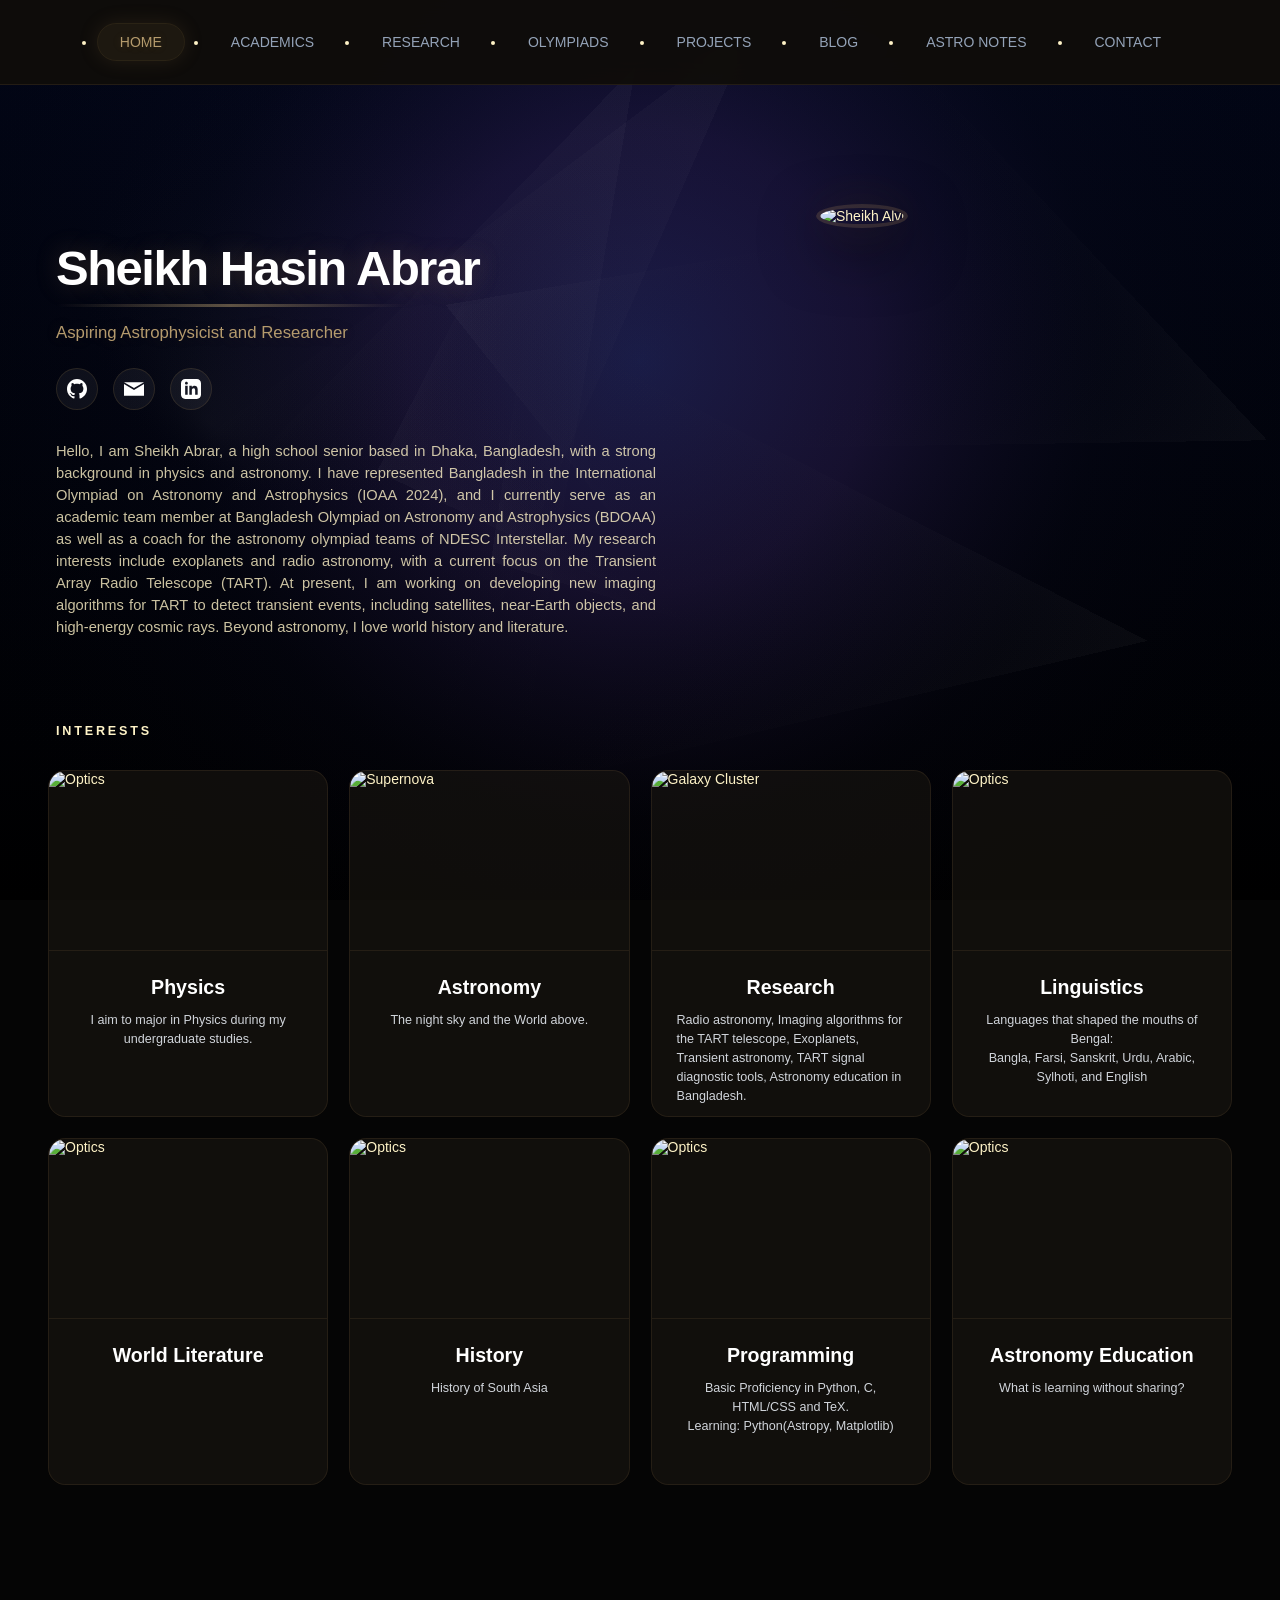
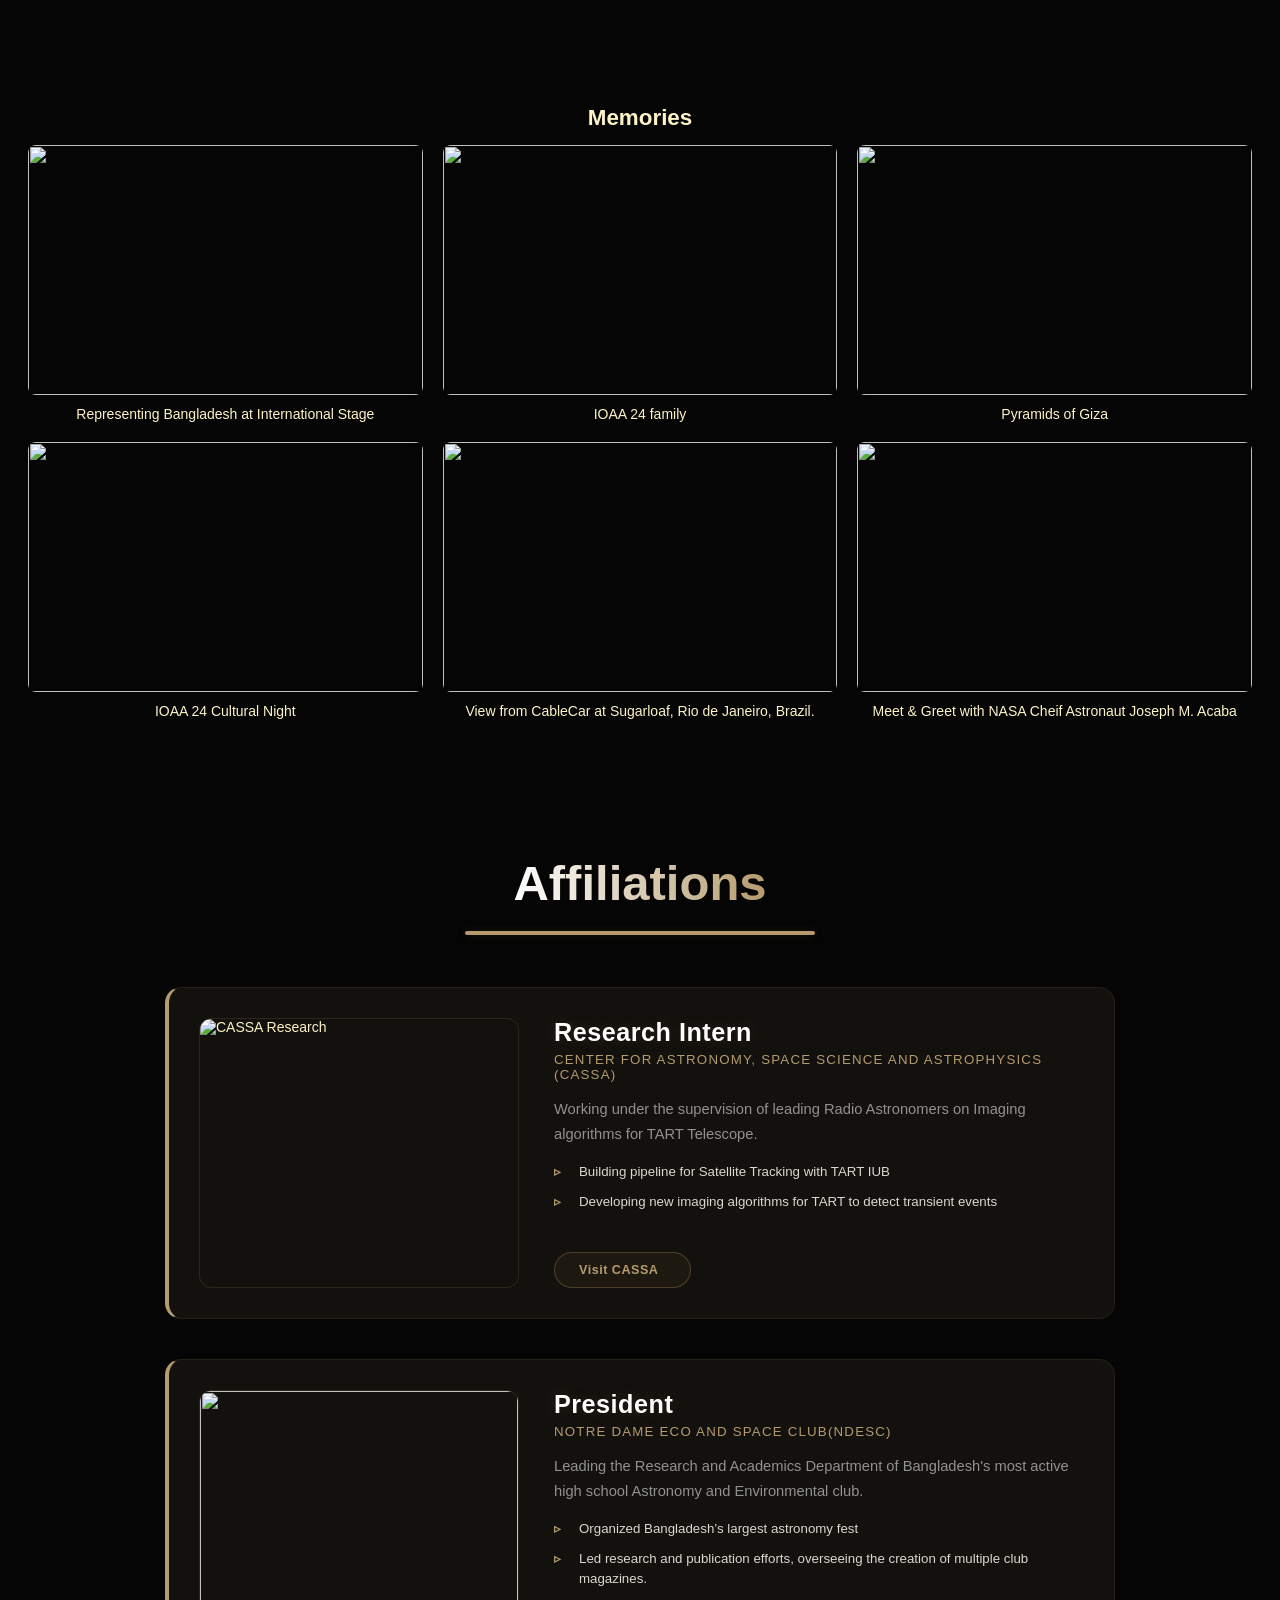
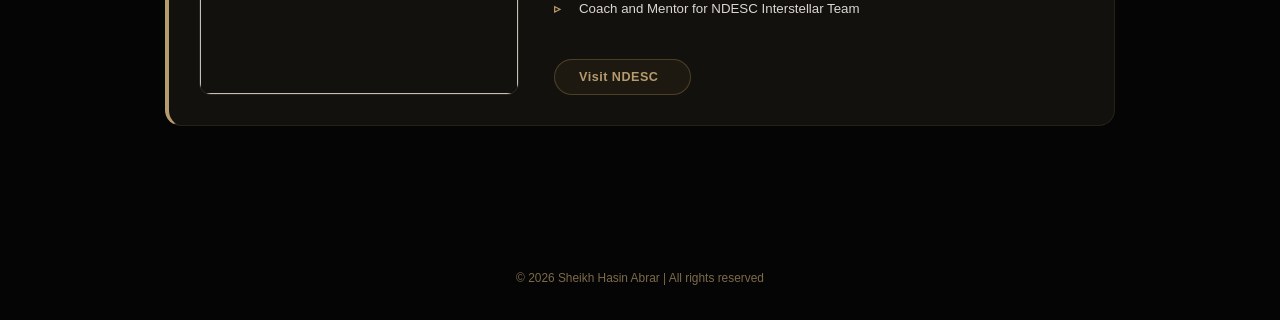
==== commit edd6762c: "Update index.html Added Google Site Verification meta tag and updated keywords." ====
--- a/index.html
+++ b/index.html
@@ -3,13 +3,13 @@
 <head>
 <meta charset="UTF-8">
 <meta name="viewport" content="width=device-width, initial-scale=1.0">
-    <!-- Google Search Console verification (INVISIBLE) -->
-
-    <title>Sheikh Abrar | Astronomy & Astrophysics </title>
+<meta name="google-site-verification" content="MB62WFdI8Wa5nMy3FyluqZEVg5UNcXtRFCPz4Emtdak" />
+    
+    <title>Sheikh Abrar | Astronomy </title>
 
 <meta name="description" content="Sheikh Hasin Abrar is a High School from Bangladesh passionate about Physics and Astronomy, with experience in international olympiads and active research.">
-<meta name="keywords" content="Sheikh Hasin Abrar, AlvI, IOAA, astrophysics, astronomy, research, Bangladesh">
-<title>Sheikh Abrar | Astronomy & Astrophysics </title>
+<meta name="keywords" content="Sheikh Hasin Abrar, Alvi, IOAA, astrophysics, astronomy, research, Bangladesh, Sheikh Abrar">
+<title>Sheikh Abrar | Astronomy </title>
 <link rel="icon" type="image/png" href="https://i.postimg.cc/XYyYDGKX/telescope-icon-design-template-in-white-background-vector.jpg">
 <link rel="preconnect" href="https://fonts.googleapis.com">
 <link rel="preconnect" href="https://fonts.gstatic.com" crossorigin>
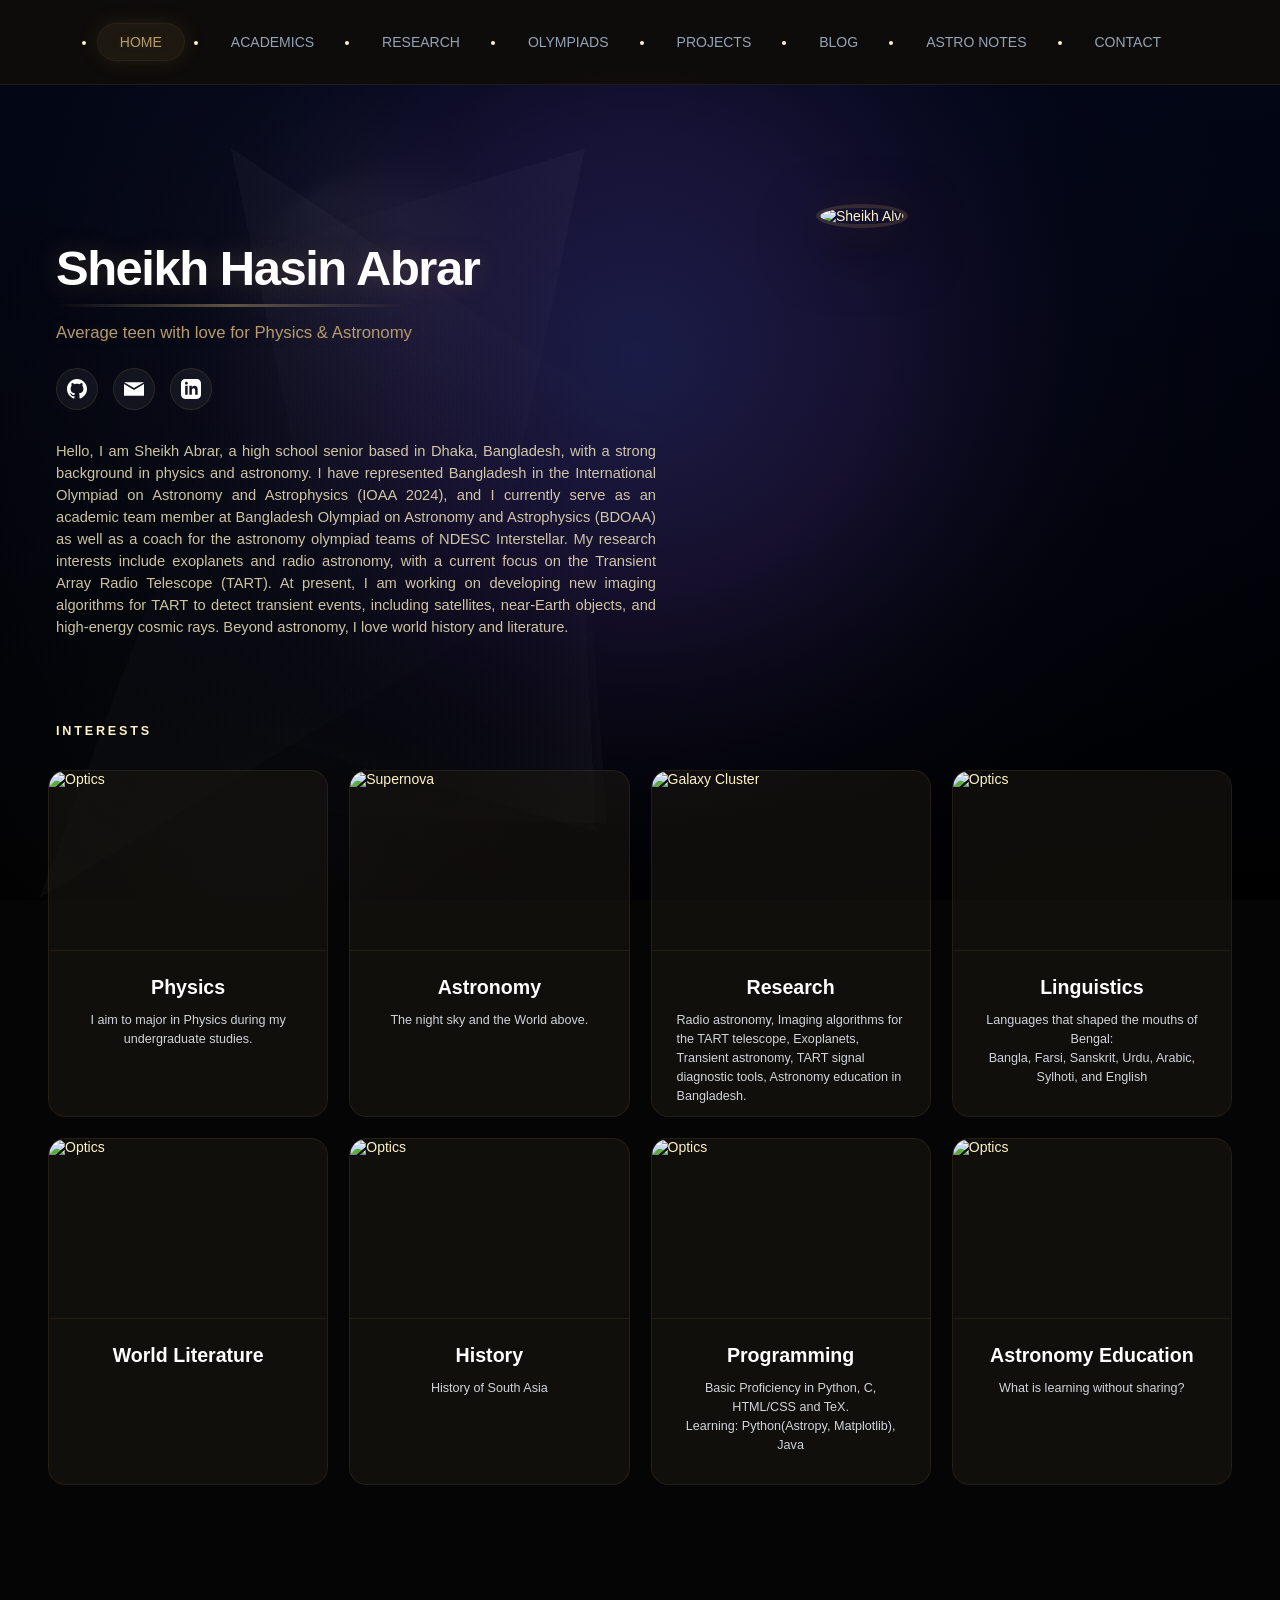
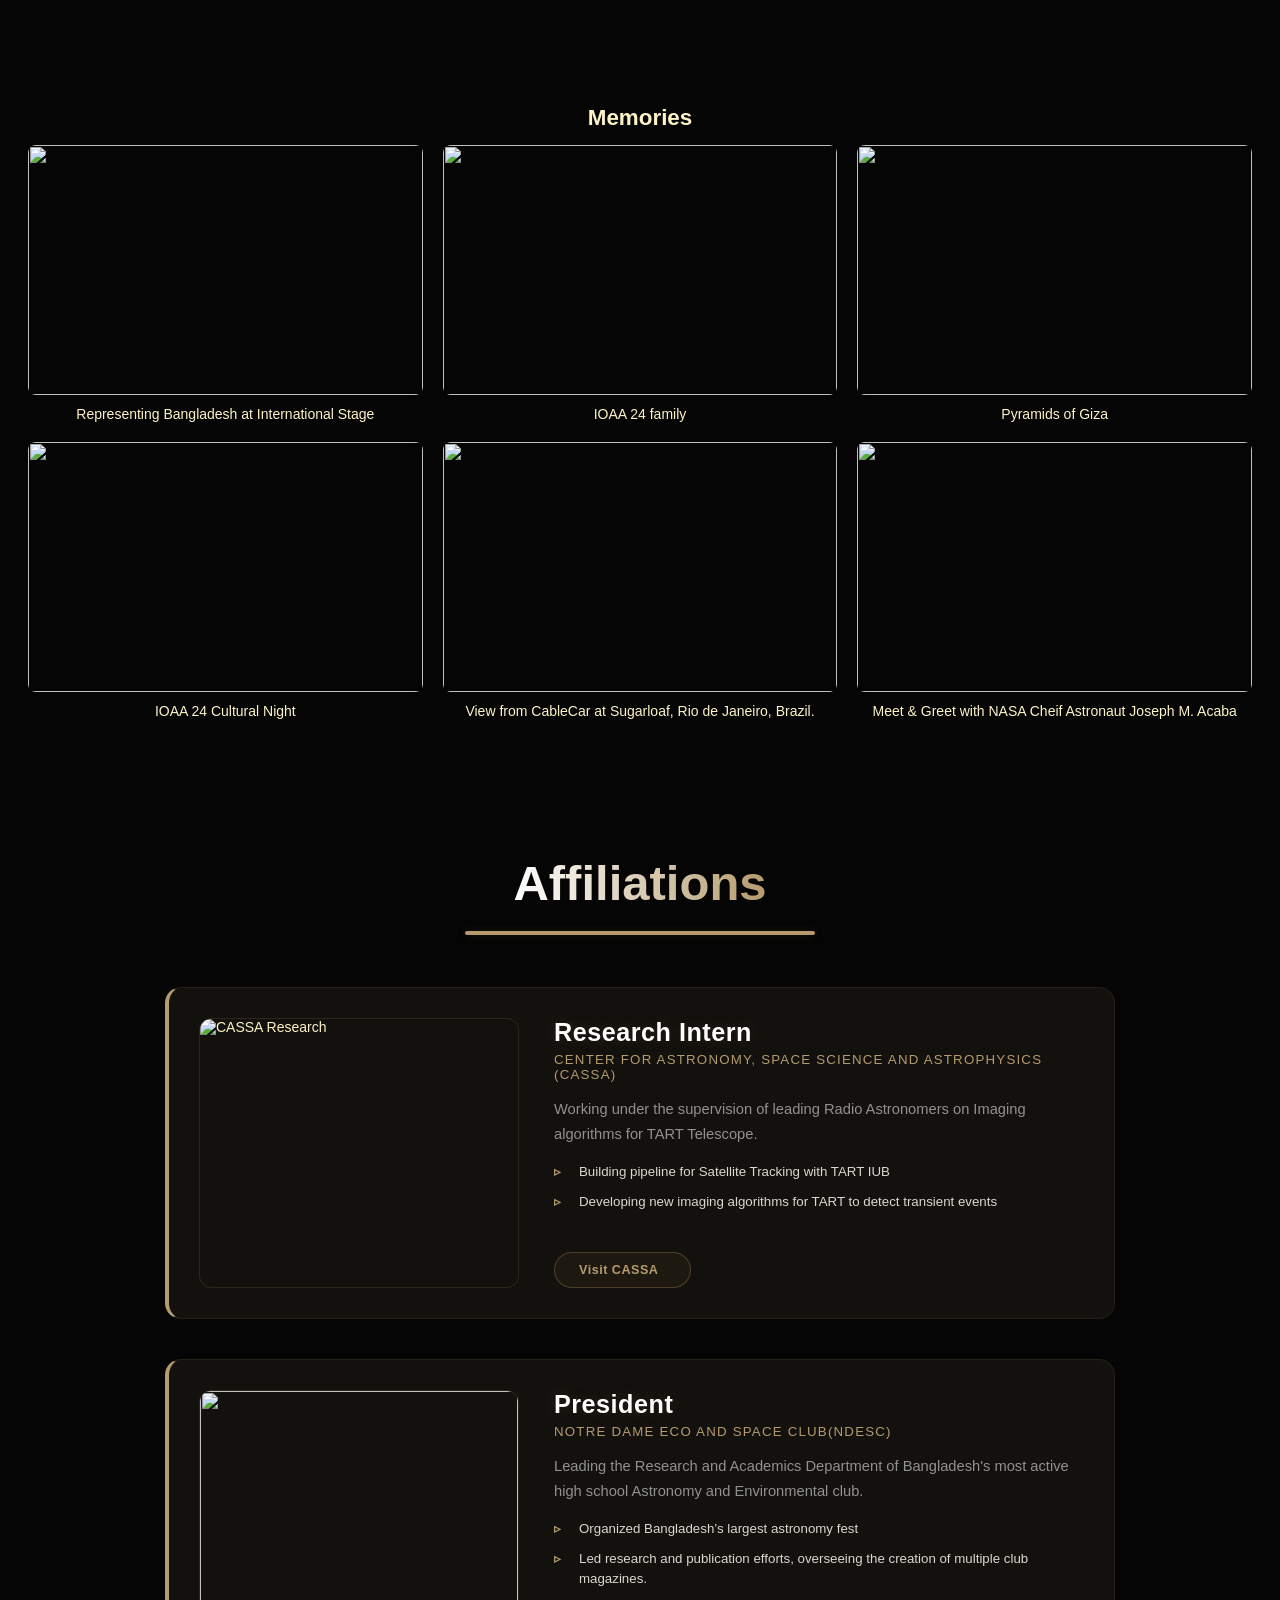
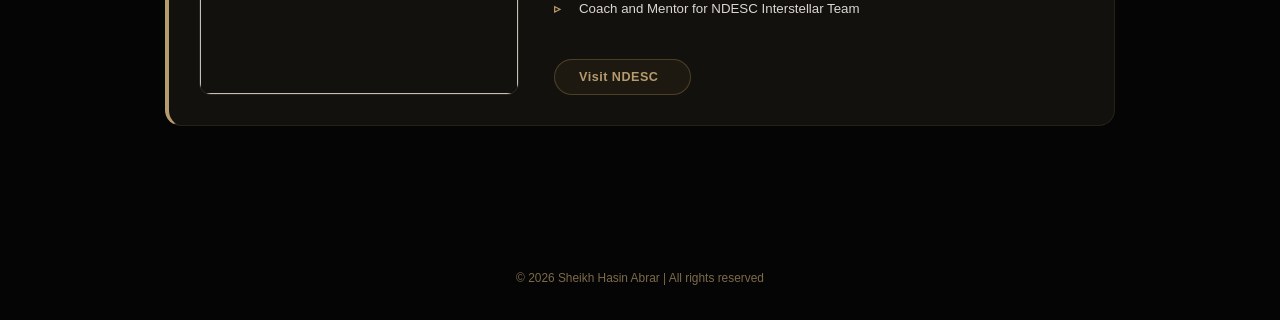
==== commit e63f7d46: "Update index.html" ====
--- a/index.html
+++ b/index.html
@@ -65,7 +65,7 @@
 <div class="hero-text-content">
 <h1 class="name-title">Sheikh Hasin Abrar</h1>
 <div class="title-divider"></div>
-<p class="subtitle">Aspiring Astrophysicist and Researcher</p>
+<p class="subtitle">Average teen with love for Physics & Astronomy</p>
 
 <div class="social-links">
   <!-- GitHub -->
@@ -158,7 +158,7 @@
       <div class="box-content">
         <h3>Programming</h3>
         <p>Basic Proficiency in Python, C, HTML/CSS and TeX.<br>
-Learning: Python(Astropy, Matplotlib)
+Learning: Python(Astropy, Matplotlib), Java
 </p>
       </div>
     </div>
